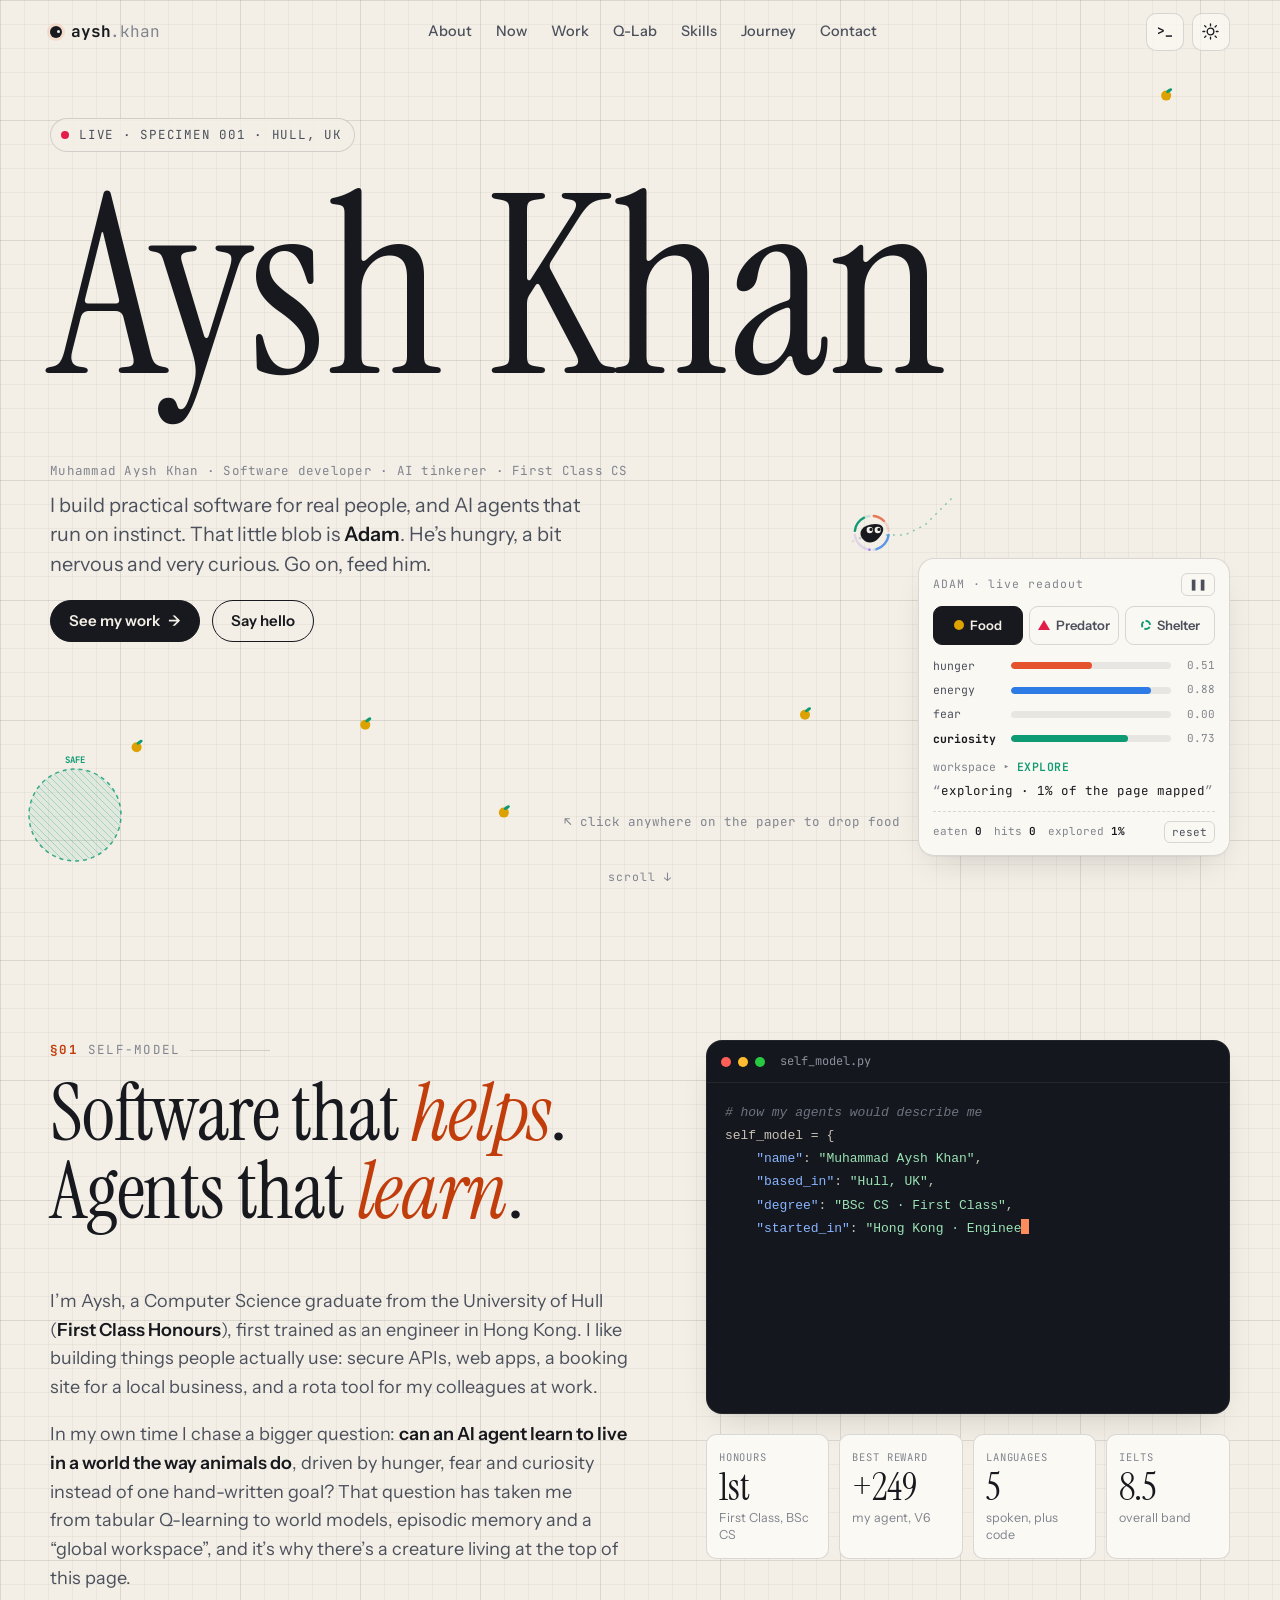
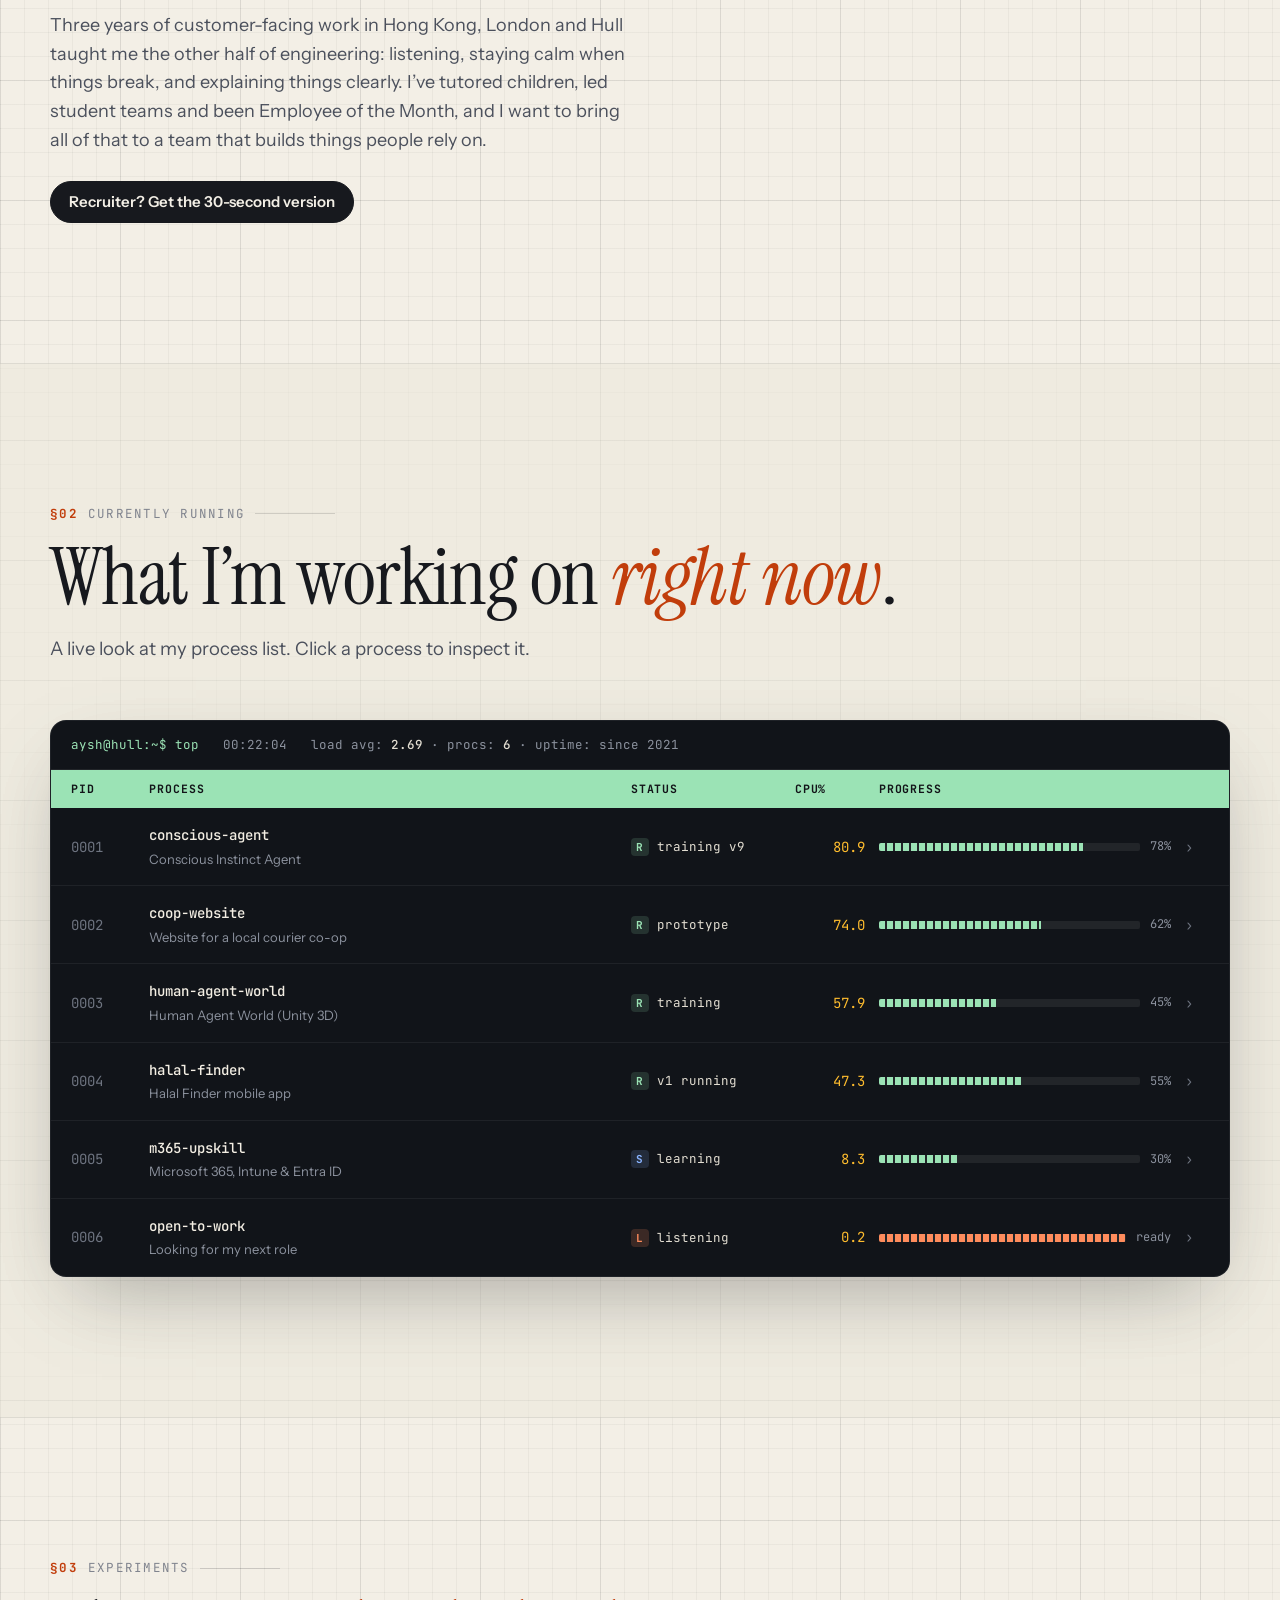
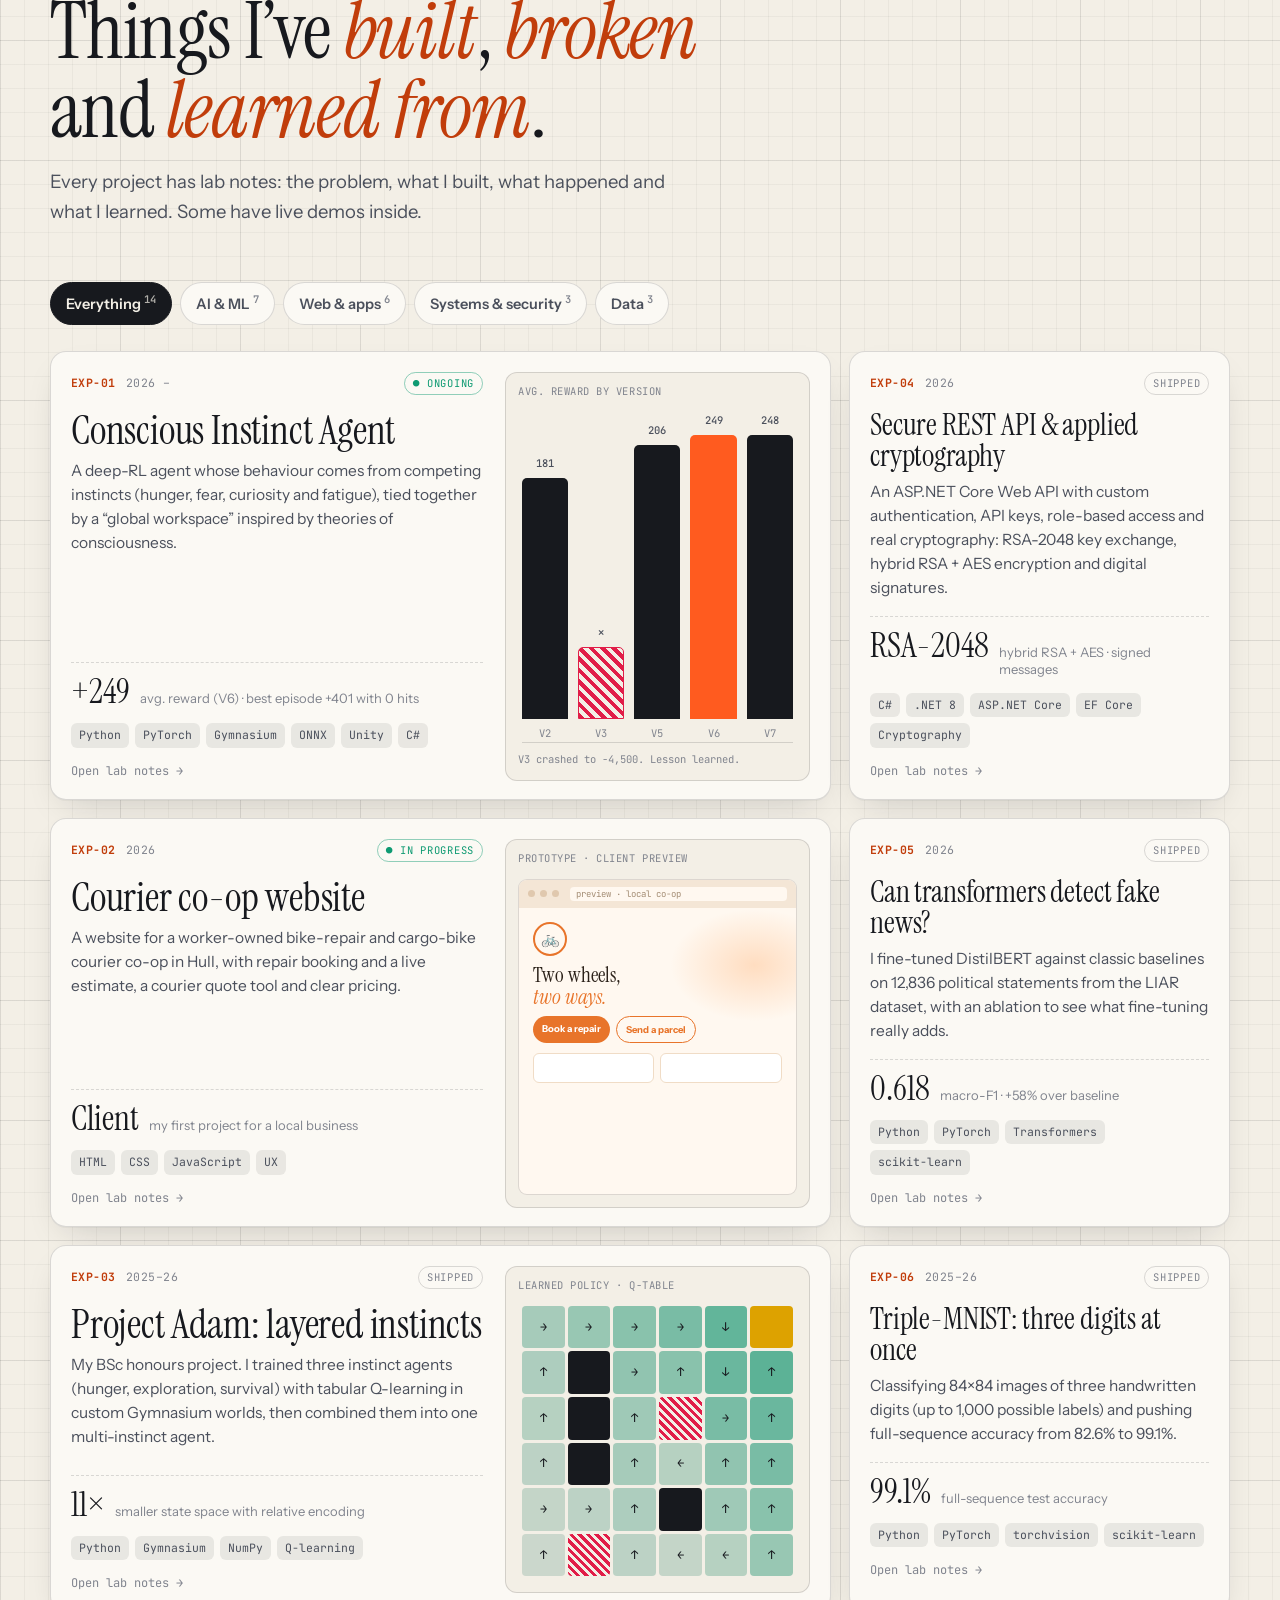
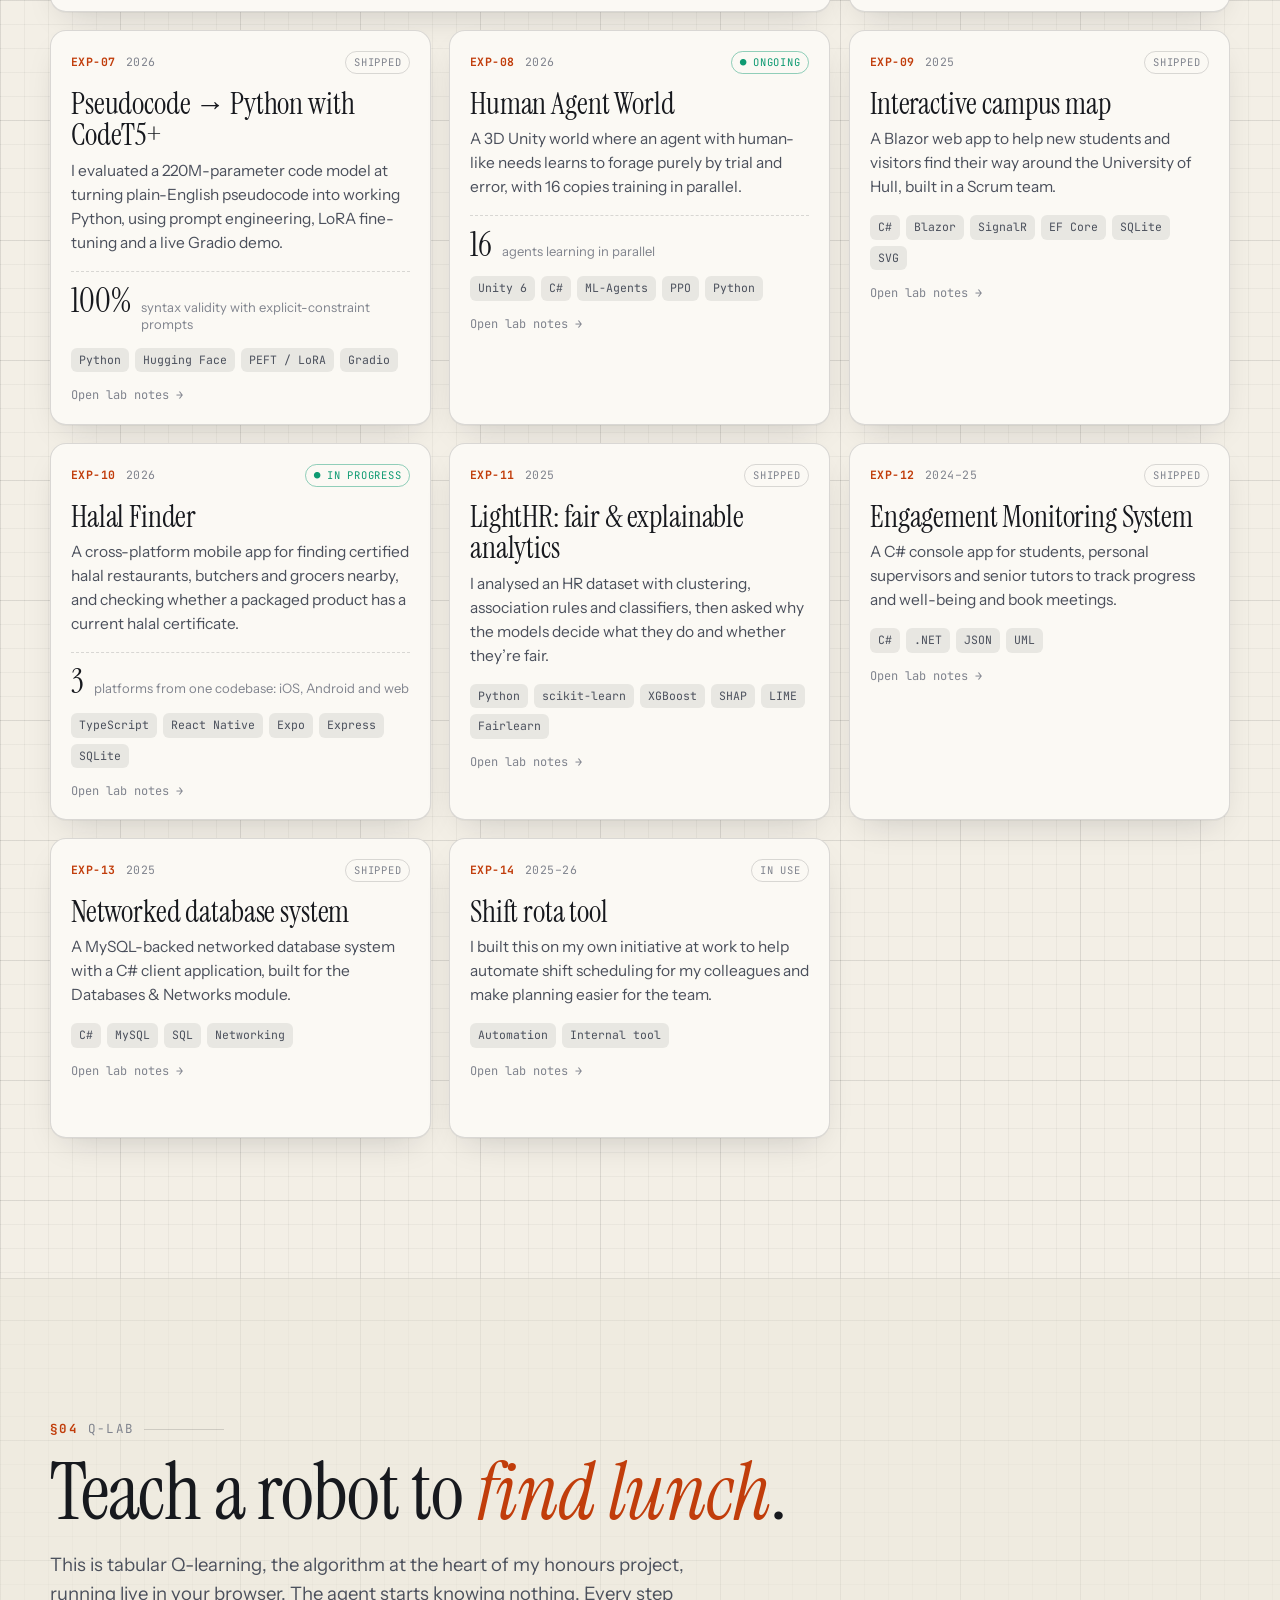
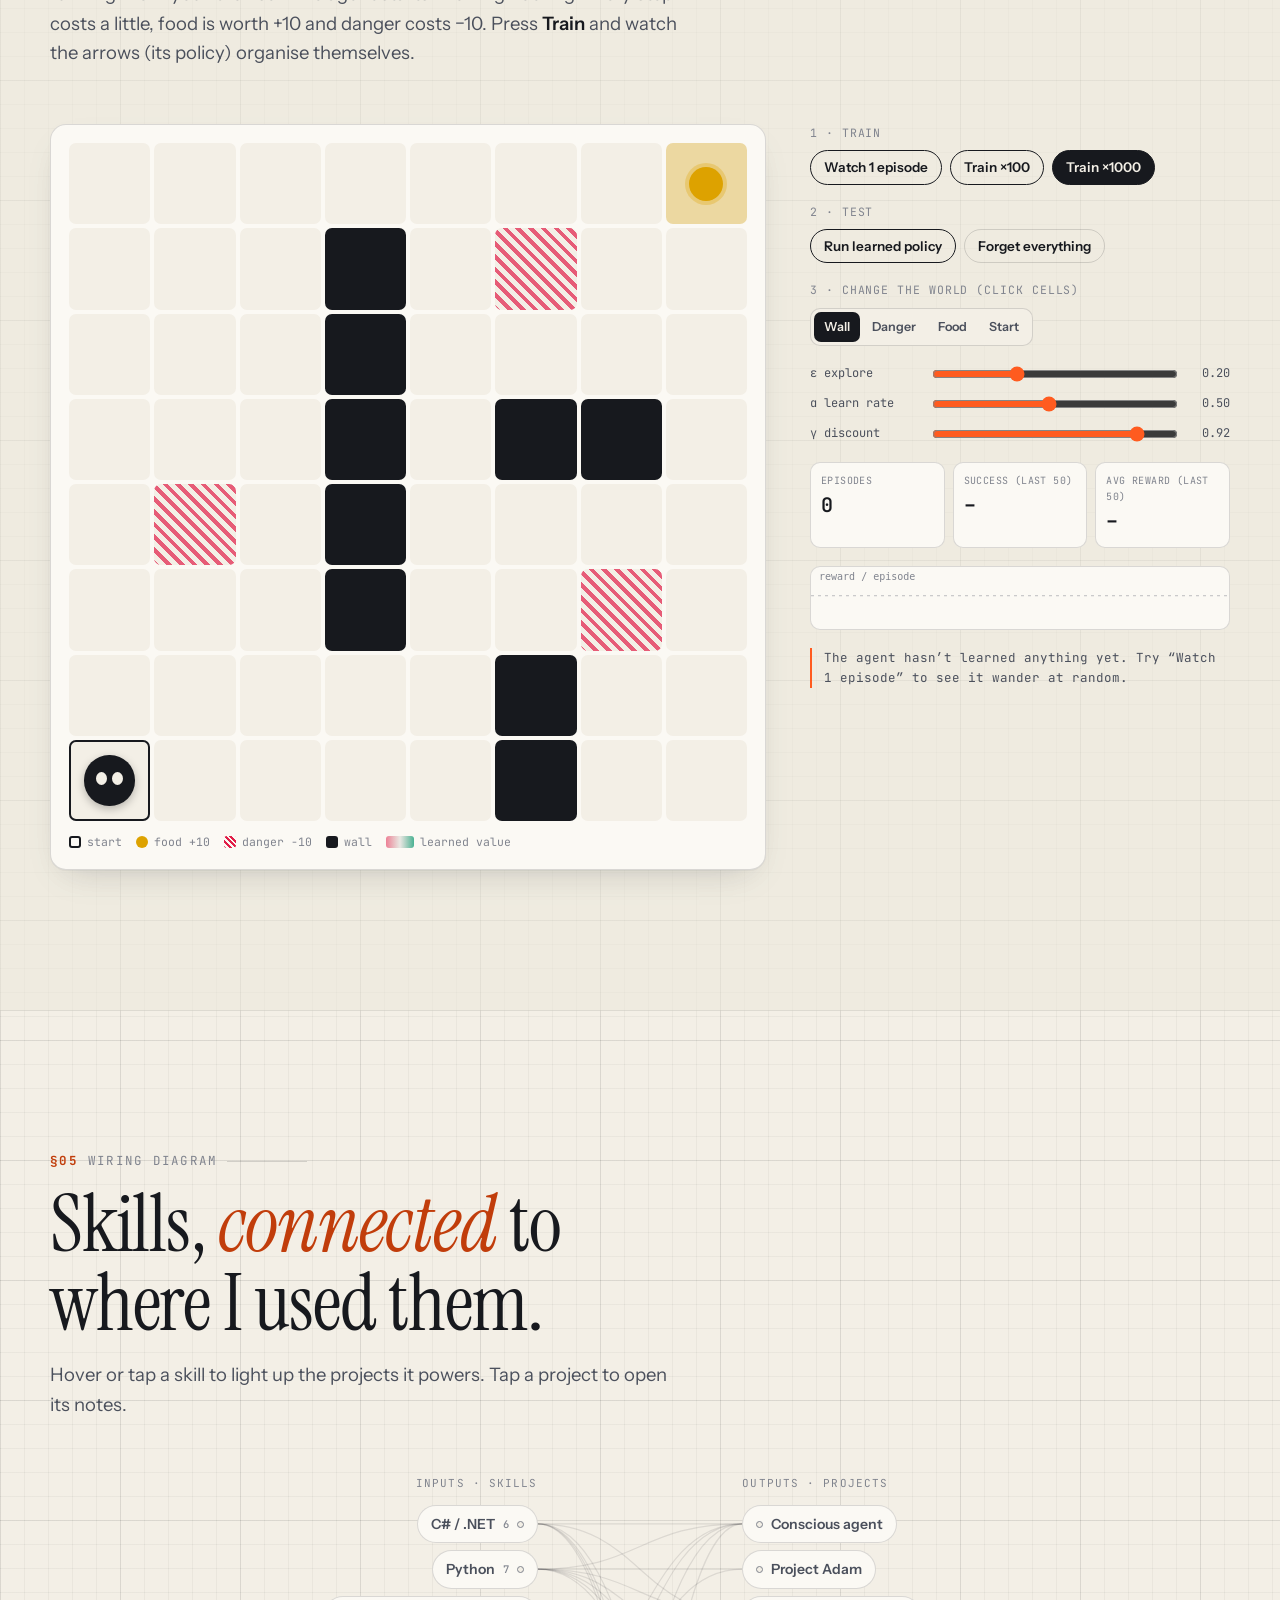
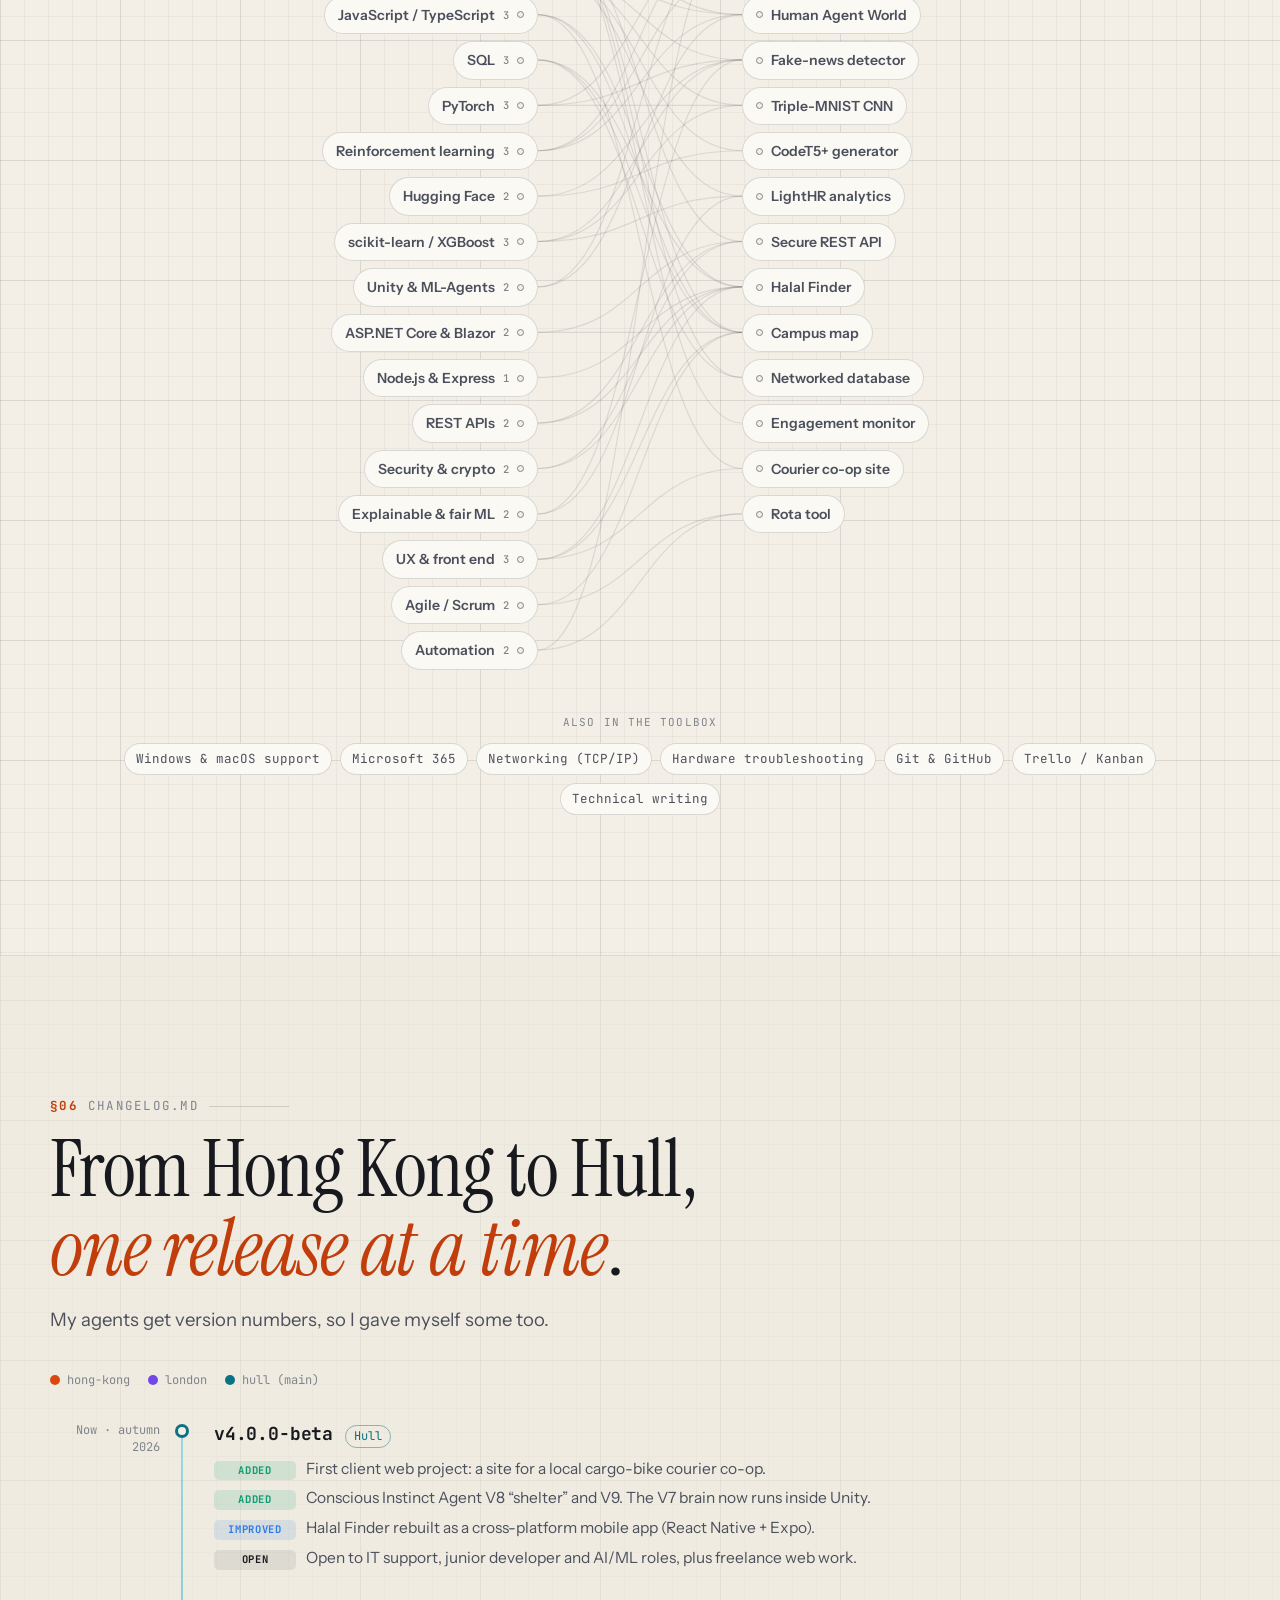
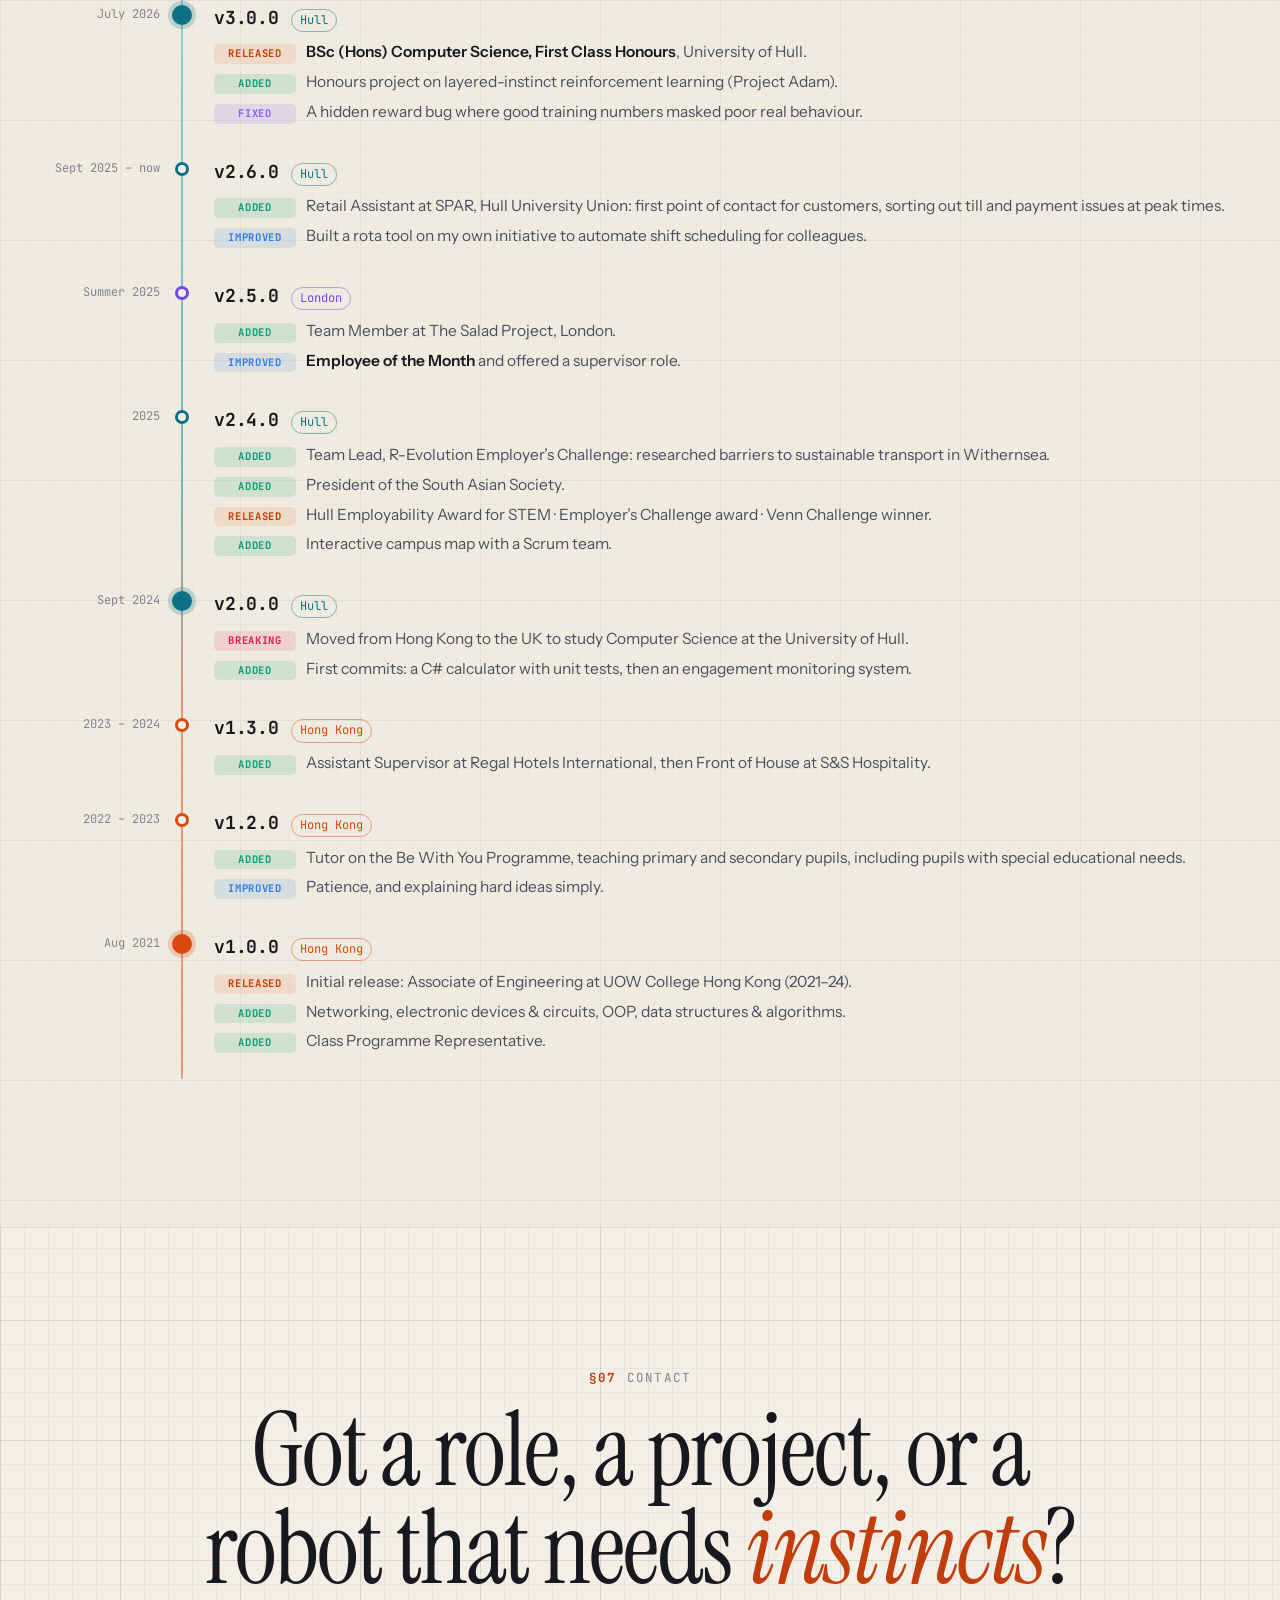
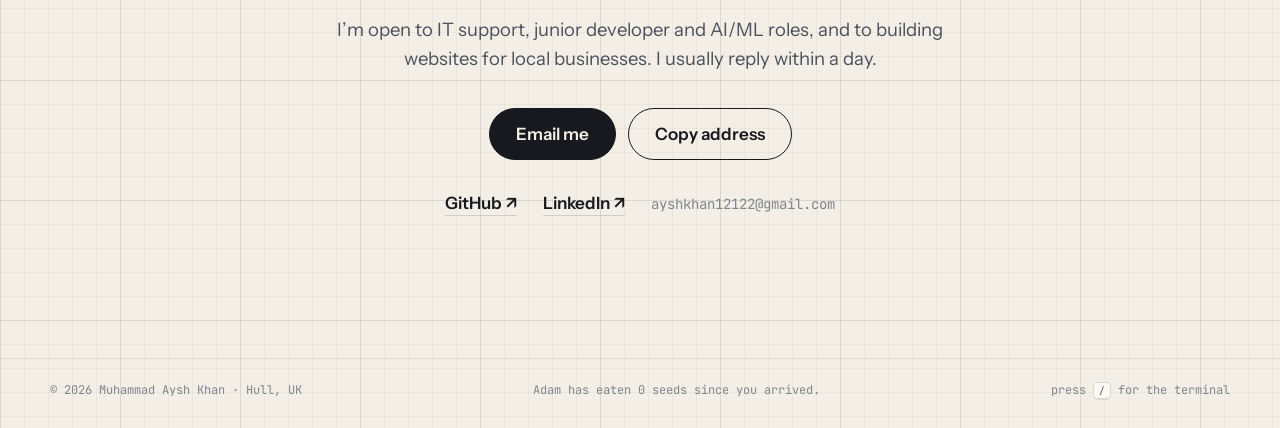
==== index.html @ 12a75300 "Launch portfolio site Interactive portfolio: live instinct simulation, project lab notes with demos," ====
<!doctype html>
<html lang="en">
<head>
  <meta charset="utf-8">
  <meta name="viewport" content="width=device-width, initial-scale=1, viewport-fit=cover">
  <title>Aysh Khan · Software & AI Developer</title>
  <meta name="description" content="Muhammad Aysh Khan: First Class Computer Science graduate in Hull, UK. I build practical software for real people, and AI agents that run on instinct.">
  <meta name="author" content="Muhammad Aysh Khan">
  <meta name="theme-color" content="#F3EFE6" media="(prefers-color-scheme: light)">
  <meta name="theme-color" content="#0F1217" media="(prefers-color-scheme: dark)">
  <meta property="og:type" content="website">
  <meta property="og:title" content="Aysh Khan · Software & AI Developer">
  <meta property="og:description" content="Practical software for real people, and AI agents that run on instinct. Come and feed Adam.">
  <link rel="icon" href="favicon.svg" type="image/svg+xml">
  <link rel="preconnect" href="https://fonts.googleapis.com">
  <link rel="preconnect" href="https://fonts.gstatic.com" crossorigin>
  <link href="https://fonts.googleapis.com/css2?family=Instrument+Sans:wght@400;500;600;700&family=Instrument+Serif:ital@0;1&family=JetBrains+Mono:wght@400;500;700&display=swap" rel="stylesheet">
  <link rel="stylesheet" href="assets/style.css">
  <script>
    (function () {
      try { var t = localStorage.getItem('theme'); if (t === 'light' || t === 'dark') document.documentElement.setAttribute('data-theme', t); } catch (e) {}
      document.documentElement.classList.add('js');
    })();
  </script>
  <script src="assets/data.js" defer></script>
  <script src="assets/sim.js" defer></script>
  <script src="assets/qlab.js" defer></script>
  <script src="assets/main.js" defer></script>
</head>
<body>
  <a class="skip" href="#about">Skip to content</a>

  <!-- ============ HEADER ============ -->
  <header class="site-header" id="siteHeader">
    <div class="wrap header-row">
      <a class="brand" href="#lab" aria-label="Aysh Khan, back to top">
        <span class="brand-dot" aria-hidden="true"></span>aysh<span class="dim">.khan</span>
      </a>
      <nav class="nav" aria-label="Main">
        <a href="#about">About</a>
        <a href="#now">Now</a>
        <a href="#work">Work</a>
        <a href="#qlab">Q-Lab</a>
        <a href="#skills">Skills</a>
        <a href="#journey">Journey</a>
        <a href="#contact">Contact</a>
      </nav>
      <div class="header-actions">
        <button class="icon-btn" id="termBtn" type="button" aria-label="Open terminal" title="Terminal ( / )">
          <span class="mono" aria-hidden="true">&gt;_</span>
        </button>
        <button class="icon-btn" id="themeBtn" type="button" aria-label="Switch colour theme" title="Light / dark">
          <svg class="i-sun" viewBox="0 0 24 24" aria-hidden="true"><circle cx="12" cy="12" r="4.2"/><path d="M12 2.5v2.2M12 19.3v2.2M4.6 4.6l1.6 1.6M17.8 17.8l1.6 1.6M2.5 12h2.2M19.3 12h2.2M4.6 19.4l1.6-1.6M17.8 6.2l1.6-1.6"/></svg>
          <svg class="i-moon" viewBox="0 0 24 24" aria-hidden="true"><path d="M20 14.6A8 8 0 0 1 9.4 4a8 8 0 1 0 10.6 10.6Z"/></svg>
        </button>
        <button class="icon-btn menu-btn" id="menuBtn" type="button" aria-label="Open menu" aria-expanded="false" aria-controls="mobileNav">
          <svg viewBox="0 0 24 24" aria-hidden="true"><path d="M4 7h16M4 12h16M4 17h10"/></svg>
        </button>
      </div>
    </div>
    <nav class="mobile-nav" id="mobileNav" aria-label="Mobile" hidden>
      <a href="#about">About</a><a href="#now">Now</a><a href="#work">Work</a><a href="#qlab">Q-Lab</a><a href="#skills">Skills</a><a href="#journey">Journey</a><a href="#contact">Contact</a>
    </nav>
  </header>

  <main>
    <!-- ============ HERO / LIVE SIM ============ -->
    <section class="hero" id="lab" aria-label="Introduction">
      <canvas id="world" role="img" aria-label="A small creature called Adam wanders around the name Aysh Khan, looking for food and avoiding predators. Click to drop food."></canvas>

      <div class="wrap hero-inner">
        <p class="kicker solid"><span class="live-dot" aria-hidden="true"></span>Live · Specimen 001 · Hull, UK</p>
        <h1 class="name-slot" id="nameSlot"><span class="sr-only">Muhammad Aysh Khan</span></h1>
        <div class="hero-copy solid">
          <p class="hero-role mono">Muhammad Aysh Khan · Software developer · AI tinkerer · First Class CS</p>
          <p class="hero-lede">I build practical software for real people, and AI agents that run on instinct. That little blob is <b>Adam</b>. He’s hungry, a bit nervous and very curious. <span class="nowrap">Go on, feed him.</span></p>
          <div class="cta-row">
            <a class="btn btn-primary" href="#work">See my work <span aria-hidden="true">→</span></a>
            <a class="btn" href="#contact">Say hello</a>
          </div>
        </div>
      </div>

      <aside class="instrument solid" id="instrument" aria-label="Simulation controls">
        <div class="inst-head">
          <span class="mono">ADAM · live readout</span>
          <button class="tiny-btn" id="simPause" type="button" aria-label="Pause simulation">❚❚</button>
        </div>
        <div class="tools" role="radiogroup" aria-label="Tool">
          <button class="tool is-on" type="button" role="radio" aria-checked="true" data-tool="food"><i class="sw sw-food"></i>Food<kbd>1</kbd></button>
          <button class="tool" type="button" role="radio" aria-checked="false" data-tool="predator"><i class="sw sw-pred"></i>Predator<kbd>2</kbd></button>
          <button class="tool" type="button" role="radio" aria-checked="false" data-tool="shelter"><i class="sw sw-shel"></i>Shelter<kbd>3</kbd></button>
        </div>
        <div class="drives">
          <div class="drive" data-drive="hunger"><span>hunger</span><b class="bar"><i></i></b><em>0.00</em></div>
          <div class="drive" data-drive="energy"><span>energy</span><b class="bar"><i></i></b><em>0.00</em></div>
          <div class="drive" data-drive="fear"><span>fear</span><b class="bar"><i></i></b><em>0.00</em></div>
          <div class="drive" data-drive="curiosity"><span>curiosity</span><b class="bar"><i></i></b><em>0.00</em></div>
        </div>
        <p class="workspace mono">workspace ▸ <b id="wsWinner">EXPLORE</b></p>
        <p class="thought mono" id="simThought">waking up…</p>
        <div class="inst-foot mono">
          <span>eaten <b id="statEaten">0</b></span>
          <span>hits <b id="statHits">0</b></span>
          <span>explored <b id="statCov">0%</b></span>
          <button class="tiny-btn" id="simReset" type="button">reset</button>
        </div>
      </aside>

      <p class="hero-hint mono" id="heroHint" aria-hidden="true">↖ click anywhere on the paper to drop food</p>
      <a class="scroll-cue mono" href="#about" aria-label="Scroll to about">scroll ↓</a>
    </section>

    <!-- ============ ABOUT ============ -->
    <section class="section" id="about">
      <div class="wrap about-grid">
        <div class="about-text">
          <header class="sec-head reveal">
            <p class="sec-label"><span>§01</span> Self-model</p>
            <h2 class="sec-title">Software that <em>helps</em>.<br>Agents that <em>learn</em>.</h2>
          </header>
          <div class="prose reveal">
            <p>I’m Aysh, a Computer Science graduate from the University of Hull (<b>First Class Honours</b>), first trained as an engineer in Hong Kong. I like building things people actually use: secure APIs, web apps, a booking site for a local business, and a rota tool for my colleagues at work.</p>
            <p>In my own time I chase a bigger question: <b>can an AI agent learn to live in a world the way animals do</b>, driven by hunger, fear and curiosity instead of one hand-written goal? That question has taken me from tabular Q-learning to world models, episodic memory and a “global workspace”, and it’s why there’s a creature living at the top of this page.</p>
            <p>Three years of customer-facing work in Hong Kong, London and Hull taught me the other half of engineering: listening, staying calm when things break, and explaining things clearly. I’ve tutored children, led student teams and been Employee of the Month, and I want to bring all of that to a team that builds things people rely on.</p>
          </div>
          <div class="about-actions reveal">
            <button class="btn btn-primary" type="button" id="tldrBtn">Recruiter? Get the 30-second version</button>
          </div>
        </div>

        <div class="about-side">
          <figure class="code-card reveal" aria-label="A playful summary of me, written as code">
            <div class="card-chrome"><i></i><i></i><i></i><span class="mono">self_model.py</span></div>
            <pre class="code" id="selfModel"><code></code></pre>
          </figure>
          <dl class="stats reveal">
            <div><dt>Honours</dt><dd><span class="count" data-to="1" data-suffix="st">1st</span></dd><p>First Class, BSc CS</p></div>
            <div><dt>Best reward</dt><dd><span class="count" data-to="249" data-prefix="+">+249</span></dd><p>my agent, V6</p></div>
            <div><dt>Languages</dt><dd><span class="count" data-to="5">5</span></dd><p>spoken, plus code</p></div>
            <div><dt>IELTS</dt><dd><span class="count" data-to="8.5" data-dec="1">8.5</span></dd><p>overall band</p></div>
          </dl>
        </div>
      </div>
    </section>

    <!-- ============ NOW ============ -->
    <section class="section section-alt" id="now">
      <div class="wrap">
        <header class="sec-head reveal">
          <p class="sec-label"><span>§02</span> Currently running</p>
          <h2 class="sec-title">What I’m working on <em>right now</em>.</h2>
          <p class="sec-lede">A live look at my process list. Click a process to inspect it.</p>
        </header>
        <div class="top reveal" id="topPanel">
          <div class="top-meta mono" aria-hidden="true">
            <span>aysh@hull:~$ top</span>
            <span id="topClock">--:--:--</span>
            <span>load avg: <b id="topLoad">0.97</b> · procs: <b id="topCount">5</b> · uptime: since 2021</span>
          </div>
          <div class="top-head mono" aria-hidden="true">
            <span>PID</span><span>PROCESS</span><span class="c-stat">STATUS</span><span class="c-cpu">CPU%</span><span class="c-prog">PROGRESS</span>
          </div>
          <ul class="top-list" id="topList"></ul>
        </div>
      </div>
    </section>

    <!-- ============ WORK ============ -->
    <section class="section" id="work">
      <div class="wrap">
        <header class="sec-head reveal">
          <p class="sec-label"><span>§03</span> Experiments</p>
          <h2 class="sec-title">Things I’ve <em>built</em>, <em>broken</em> and <em>learned from</em>.</h2>
          <p class="sec-lede">Every project has lab notes: the problem, what I built, what happened and what I learned. Some have live demos inside.</p>
        </header>
        <div class="filters reveal" role="toolbar" aria-label="Filter projects" id="filters"></div>
        <div class="xp-grid" id="xpGrid"></div>
        <noscript><p>This page needs JavaScript to show projects. You can browse my code at <a href="https://github.com/ayshkhan12">github.com/ayshkhan12</a>.</p></noscript>
      </div>
    </section>

    <!-- ============ Q-LAB ============ -->
    <section class="section section-alt" id="qlab">
      <div class="wrap">
        <header class="sec-head reveal">
          <p class="sec-label"><span>§04</span> Q-Lab</p>
          <h2 class="sec-title">Teach a robot to <em>find lunch</em>.</h2>
          <p class="sec-lede">This is tabular Q-learning, the algorithm at the heart of my honours project, running live in your browser. The agent starts knowing nothing. Every step costs a little, food is worth +10 and danger costs −10. Press <b>Train</b> and watch the arrows (its policy) organise themselves.</p>
        </header>

        <div class="qlab reveal">
          <div class="q-board">
            <div class="q-grid" id="qGrid" role="group" aria-label="Q-learning grid world. Click cells to edit the world."></div>
            <div class="q-legend mono">
              <span><i class="lg lg-start"></i>start</span>
              <span><i class="lg lg-food"></i>food +10</span>
              <span><i class="lg lg-danger"></i>danger −10</span>
              <span><i class="lg lg-wall"></i>wall</span>
              <span><i class="lg lg-val"></i>learned value</span>
            </div>
          </div>

          <div class="q-panel">
            <div class="q-group">
              <p class="q-label mono">1 · Train</p>
              <div class="q-btns">
                <button class="btn btn-sm" type="button" data-q="watch1">Watch 1 episode</button>
                <button class="btn btn-sm" type="button" data-q="train100">Train ×100</button>
                <button class="btn btn-sm btn-primary" type="button" data-q="train1000">Train ×1000</button>
              </div>
            </div>
            <div class="q-group">
              <p class="q-label mono">2 · Test</p>
              <div class="q-btns">
                <button class="btn btn-sm" type="button" data-q="greedy">Run learned policy</button>
                <button class="btn btn-sm btn-ghost" type="button" data-q="reset">Forget everything</button>
              </div>
            </div>
            <div class="q-group">
              <p class="q-label mono">3 · Change the world <span class="dim">(click cells)</span></p>
              <div class="seg" role="radiogroup" aria-label="Edit tool" id="qTools">
                <button type="button" role="radio" aria-checked="true" data-edit="wall" class="is-on">Wall</button>
                <button type="button" role="radio" aria-checked="false" data-edit="danger">Danger</button>
                <button type="button" role="radio" aria-checked="false" data-edit="food">Food</button>
                <button type="button" role="radio" aria-checked="false" data-edit="start">Start</button>
              </div>
            </div>
            <div class="q-group q-sliders">
              <label><span class="mono">ε explore</span><input type="range" min="0" max="0.6" step="0.01" value="0.2" id="qEps"><output class="mono" id="qEpsOut">0.20</output></label>
              <label><span class="mono">α learn rate</span><input type="range" min="0.05" max="1" step="0.05" value="0.5" id="qAlpha"><output class="mono" id="qAlphaOut">0.50</output></label>
              <label><span class="mono">γ discount</span><input type="range" min="0.5" max="0.99" step="0.01" value="0.92" id="qGamma"><output class="mono" id="qGammaOut">0.92</output></label>
            </div>
            <div class="q-stats mono">
              <div><span>episodes</span><b id="qEpisodes">0</b></div>
              <div><span>success (last 50)</span><b id="qSuccess">–</b></div>
              <div><span>avg reward (last 50)</span><b id="qAvg">–</b></div>
            </div>
            <canvas class="q-spark" id="qSpark" height="64" aria-label="Reward per episode chart"></canvas>
            <p class="q-msg mono" id="qMsg">The agent hasn’t learned anything yet. Try “Watch 1 episode” to see it wander at random.</p>
          </div>
        </div>
      </div>
    </section>

    <!-- ============ SKILLS ============ -->
    <section class="section" id="skills">
      <div class="wrap">
        <header class="sec-head reveal">
          <p class="sec-label"><span>§05</span> Wiring diagram</p>
          <h2 class="sec-title">Skills, <em>connected</em> to where I used them.</h2>
          <p class="sec-lede">Hover or tap a skill to light up the projects it powers. Tap a project to open its notes.</p>
        </header>
        <div class="wiring reveal" id="wiring">
          <svg class="wires" id="wires" aria-hidden="true"></svg>
          <div class="w-col w-skills"><p class="w-title mono">inputs · skills</p><ul id="wSkills"></ul></div>
          <div class="w-col w-projects"><p class="w-title mono">outputs · projects</p><ul id="wProjects"></ul></div>
        </div>
        <div class="also reveal">
          <p class="mono w-title">also in the toolbox</p>
          <ul class="chips" id="alsoSkills"></ul>
        </div>
      </div>
    </section>

    <!-- ============ JOURNEY ============ -->
    <section class="section section-alt" id="journey">
      <div class="wrap">
        <header class="sec-head reveal">
          <p class="sec-label"><span>§06</span> CHANGELOG.md</p>
          <h2 class="sec-title">From Hong Kong to Hull, <em>one release at a time</em>.</h2>
          <p class="sec-lede">My agents get version numbers, so I gave myself some too.</p>
        </header>
        <div class="branch-key mono reveal" aria-hidden="true">
          <span><i class="bk bk-hk"></i>hong-kong</span><span><i class="bk bk-london"></i>london</span><span><i class="bk bk-hull"></i>hull (main)</span>
        </div>
        <ol class="changelog" id="changelog"></ol>
      </div>
    </section>

    <!-- ============ CONTACT ============ -->
    <section class="section contact" id="contact">
      <div class="wrap contact-inner">
        <p class="sec-label reveal"><span>§07</span> Contact</p>
        <h2 class="contact-title reveal">Got a role, a project, or a robot that needs <em>instincts</em>?</h2>
        <p class="sec-lede reveal">I’m open to IT support, junior developer and AI/ML roles, and to building websites for local businesses. I usually reply within a day.</p>
        <div class="contact-row reveal">
          <a class="btn btn-primary btn-lg" id="emailBtn" href="#contact">Email me</a>
          <button class="btn btn-lg" type="button" id="copyEmail">Copy address</button>
        </div>
        <ul class="socials reveal">
          <li><a href="https://github.com/ayshkhan12" target="_blank" rel="noopener">GitHub ↗</a></li>
          <li><a href="https://www.linkedin.com/in/ayshkhan12" target="_blank" rel="noopener">LinkedIn ↗</a></li>
          <li><span class="mono dim" id="emailText">email loads with JavaScript</span></li>
        </ul>
      </div>
    </section>
  </main>

  <footer class="site-footer">
    <div class="wrap footer-row mono">
      <span>© <span id="year">2026</span> Muhammad Aysh Khan · Hull, UK</span>
      <span id="footerStat">Adam has eaten 0 seeds since you arrived.</span>
      <span>press <kbd>/</kbd> for the terminal</span>
    </div>
  </footer>

  <!-- ============ DIALOGS ============ -->
  <dialog class="notes" id="notes" aria-labelledby="notesTitle">
    <div class="notes-inner" id="notesBody"></div>
  </dialog>

  <dialog class="term" id="term" aria-label="Terminal">
    <div class="term-chrome"><i></i><i></i><i></i><span class="mono">visitor@aysh: ~</span><button class="tiny-btn term-close" type="button" id="termClose" aria-label="Close terminal">esc</button></div>
    <div class="term-out mono" id="termOut" aria-live="polite"></div>
    <form class="term-in mono" id="termForm" autocomplete="off">
      <label for="termInput"><span class="prompt">visitor@aysh:~$</span></label>
      <input id="termInput" type="text" spellcheck="false" autocapitalize="off" aria-label="Command">
    </form>
  </dialog>

  <div class="toast mono" id="toast" role="status" aria-live="polite"></div>
</body>
</html>
---- assets/style.css ----
/* ==========================================================
   Aysh Khan · portfolio
   Lab-notebook theme: graph paper, ink, one signal colour.
   ========================================================== */

:root {
  --paper: #F3EFE6;
  --paper-2: #ECE7DB;
  --card: #FBF9F4;
  --ink: #17191E;
  --ink-2: #4B505C;
  --ink-3: #80848E;
  --line: rgba(23, 25, 30, .15);
  --line-2: rgba(23, 25, 30, .08);
  --grid: rgba(23, 25, 30, .045);
  --grid-major: rgba(23, 25, 30, .075);
  --accent: #FF5B1F;
  --accent-ink: #C13D0B;
  --accent-soft: rgba(255, 91, 31, .12);
  --on-ink: #F7F4EC;
  --hunger: #E5532D;
  --energy: #2F7BE5;
  --fear: #8B5CF6;
  --curiosity: #0E9A72;
  --food: #DDA200;
  --predator: #E11D48;
  --shelter: #0E9A72;
  --good: #0E9A72;
  --bad: #E11D48;
  --shadow: 0 1px 0 rgba(23, 25, 30, .04), 0 14px 34px -16px rgba(23, 25, 30, .22);
  --shadow-lg: 0 30px 80px -24px rgba(23, 25, 30, .35);
  --radius: 16px;
  --radius-sm: 10px;
  --serif: "Instrument Serif", "Iowan Old Style", Georgia, serif;
  --sans: "Instrument Sans", system-ui, -apple-system, "Segoe UI", sans-serif;
  --mono: "JetBrains Mono", ui-monospace, SFMono-Regular, Menlo, monospace;
  --wrap: 1180px;
  --gutter: clamp(16px, 4vw, 32px);
  --header-h: 64px;
  color-scheme: light;
}

@media (prefers-color-scheme: dark) {
  :root:not([data-theme="light"]) {
    --paper: #0F1217;
    --paper-2: #141920;
    --card: #151A22;
    --ink: #ECE6DA;
    --ink-2: #AEB3BD;
    --ink-3: #737985;
    --line: rgba(236, 230, 218, .15);
    --line-2: rgba(236, 230, 218, .08);
    --grid: rgba(236, 230, 218, .03);
    --grid-major: rgba(236, 230, 218, .055);
    --accent: #FF6A2B;
    --accent-ink: #FF8C5C;
    --accent-soft: rgba(255, 106, 43, .15);
    --on-ink: #11141A;
    --hunger: #FF6B45;
    --energy: #5B9BFF;
    --fear: #A78BFA;
    --curiosity: #2DD4A0;
    --food: #FFC531;
    --predator: #FB4D6D;
    --shelter: #2DD4A0;
    --good: #2DD4A0;
    --bad: #FB4D6D;
    --shadow: 0 1px 0 rgba(0, 0, 0, .3), 0 18px 40px -18px rgba(0, 0, 0, .7);
    --shadow-lg: 0 30px 80px -20px rgba(0, 0, 0, .8);
    color-scheme: dark;
  }
}
:root[data-theme="dark"] {
  --paper: #0F1217;
  --paper-2: #141920;
  --card: #151A22;
  --ink: #ECE6DA;
  --ink-2: #AEB3BD;
  --ink-3: #737985;
  --line: rgba(236, 230, 218, .15);
  --line-2: rgba(236, 230, 218, .08);
  --grid: rgba(236, 230, 218, .03);
  --grid-major: rgba(236, 230, 218, .055);
  --accent: #FF6A2B;
  --accent-ink: #FF8C5C;
  --accent-soft: rgba(255, 106, 43, .15);
  --on-ink: #11141A;
  --hunger: #FF6B45;
  --energy: #5B9BFF;
  --fear: #A78BFA;
  --curiosity: #2DD4A0;
  --food: #FFC531;
  --predator: #FB4D6D;
  --shelter: #2DD4A0;
  --good: #2DD4A0;
  --bad: #FB4D6D;
  --shadow: 0 1px 0 rgba(0, 0, 0, .3), 0 18px 40px -18px rgba(0, 0, 0, .7);
  --shadow-lg: 0 30px 80px -20px rgba(0, 0, 0, .8);
  color-scheme: dark;
}

/* ---------- base ---------- */
*, *::before, *::after { box-sizing: border-box; }
html { -webkit-text-size-adjust: 100%; scroll-behavior: smooth; scroll-padding-top: calc(var(--header-h) + 12px); }
body {
  margin: 0;
  font-family: var(--sans);
  font-size: 17px;
  line-height: 1.6;
  color: var(--ink);
  background-color: var(--paper);
  background-image:
    linear-gradient(var(--grid-major) 1px, transparent 1px),
    linear-gradient(90deg, var(--grid-major) 1px, transparent 1px),
    linear-gradient(var(--grid) 1px, transparent 1px),
    linear-gradient(90deg, var(--grid) 1px, transparent 1px);
  background-size: 120px 120px, 120px 120px, 24px 24px, 24px 24px;
  -webkit-font-smoothing: antialiased;
  text-rendering: optimizeLegibility;
  overflow-x: hidden;
}
img, svg, canvas { display: block; max-width: 100%; }
a { color: inherit; text-decoration-thickness: 1px; text-underline-offset: 3px; }
button { font: inherit; color: inherit; cursor: pointer; }
b, strong { font-weight: 600; }
::selection { background: var(--accent); color: #fff; }
:focus-visible { outline: 2px solid var(--accent); outline-offset: 3px; border-radius: 6px; }

.wrap { width: 100%; max-width: calc(var(--wrap) + var(--gutter) * 2); margin: 0 auto; padding: 0 var(--gutter); }
.mono { font-family: var(--mono); }
.dim { color: var(--ink-3); }
.nowrap { white-space: nowrap; }
.sr-only { position: absolute !important; width: 1px; height: 1px; overflow: hidden; clip: rect(0 0 0 0); white-space: nowrap; }
.skip { position: absolute; left: 12px; top: -60px; z-index: 100; background: var(--ink); color: var(--paper); padding: 10px 14px; border-radius: 8px; }
.skip:focus { top: 12px; }
kbd { font-family: var(--mono); font-size: .78em; padding: 1px 5px; border: 1px solid var(--line); border-bottom-width: 2px; border-radius: 5px; background: var(--card); color: var(--ink-2); }

/* ---------- buttons ---------- */
.btn {
  --bg: transparent; --fg: var(--ink);
  display: inline-flex; align-items: center; gap: 8px; justify-content: center;
  padding: 11px 18px; border-radius: 999px;
  border: 1.5px solid var(--ink); background: var(--bg); color: var(--fg);
  font-weight: 600; font-size: 15px; line-height: 1.2; text-decoration: none; white-space: nowrap;
  transition: transform .18s ease, box-shadow .18s ease, background .18s ease;
}
.btn:hover { transform: translate(-2px, -2px); box-shadow: 3px 3px 0 var(--accent); }
.btn:active { transform: translate(0, 0); box-shadow: 0 0 0 var(--accent); }
.btn-primary { --bg: var(--ink); --fg: var(--paper); }
.btn-ghost { border-color: var(--line); }
.btn-sm { padding: 8px 13px; font-size: 13.5px; }
.btn-lg { padding: 15px 26px; font-size: 17px; }
.btn[disabled] { opacity: .45; pointer-events: none; }
.tiny-btn {
  border: 1px solid var(--line); background: transparent; border-radius: 6px;
  font-family: var(--mono); font-size: 11px; padding: 2px 7px; color: var(--ink-2); line-height: 1.5;
}
.tiny-btn:hover { color: var(--ink); border-color: var(--ink-3); }
.icon-btn {
  width: 38px; height: 38px; display: grid; place-items: center; border-radius: 10px;
  border: 1px solid var(--line); background: color-mix(in srgb, var(--card) 70%, transparent);
  transition: border-color .15s ease, transform .15s ease;
}
.icon-btn:hover { border-color: var(--ink-3); transform: translateY(-1px); }
.icon-btn svg { width: 19px; height: 19px; fill: none; stroke: currentColor; stroke-width: 1.7; stroke-linecap: round; stroke-linejoin: round; }
.icon-btn .mono { font-size: 13px; font-weight: 700; }
.i-moon { display: none; }
:root[data-theme="dark"] .i-sun { display: none; }
:root[data-theme="dark"] .i-moon { display: block; }
@media (prefers-color-scheme: dark) {
  :root:not([data-theme="light"]) .i-sun { display: none; }
  :root:not([data-theme="light"]) .i-moon { display: block; }
}

/* ---------- header ---------- */
.site-header {
  position: fixed; inset: 0 0 auto 0; z-index: 50; height: var(--header-h);
  display: flex; flex-direction: column; justify-content: center;
  transition: background .25s ease, border-color .25s ease, backdrop-filter .25s ease;
  border-bottom: 1px solid transparent;
}
.site-header.scrolled {
  background: color-mix(in srgb, var(--paper) 82%, transparent);
  backdrop-filter: blur(12px) saturate(1.3); -webkit-backdrop-filter: blur(12px) saturate(1.3);
  border-bottom-color: var(--line-2);
}
.header-row { display: flex; align-items: center; justify-content: space-between; gap: 16px; }
.brand { display: inline-flex; align-items: center; font-family: var(--mono); font-weight: 700; font-size: 16px; text-decoration: none; letter-spacing: -.01em; }
.brand .dim { font-weight: 400; }
.brand-dot { margin-right: 9px; width: 12px; height: 12px; border-radius: 50%; background: var(--ink); box-shadow: 0 0 0 3px var(--accent-soft); position: relative; animation: breathe 3.2s ease-in-out infinite; }
.brand-dot::after { content: ""; position: absolute; width: 3px; height: 3px; border-radius: 50%; background: var(--paper); top: 4px; right: 2px; }
@keyframes breathe { 50% { transform: scale(1.12); box-shadow: 0 0 0 5px var(--accent-soft); } }
.nav { display: flex; gap: 2px; }
.nav a { position: relative; text-decoration: none; font-size: 14.5px; font-weight: 500; color: var(--ink-2); padding: 8px 11px; border-radius: 8px; transition: color .15s ease, background .15s ease; }
.nav a:hover { color: var(--ink); background: var(--line-2); }
.nav a.is-active { color: var(--ink); }
.nav a.is-active::after { content: ""; position: absolute; left: 11px; right: 11px; bottom: 3px; height: 2px; border-radius: 2px; background: var(--accent); }
.header-actions { display: flex; gap: 8px; }
.menu-btn { display: none; }
.mobile-nav {
  position: absolute; top: calc(var(--header-h) - 4px); right: var(--gutter); left: var(--gutter);
  display: grid; grid-template-columns: 1fr 1fr; gap: 4px; padding: 10px;
  background: var(--card); border: 1px solid var(--line); border-radius: var(--radius); box-shadow: var(--shadow-lg);
}
.mobile-nav[hidden] { display: none; }
.mobile-nav a { padding: 12px 14px; border-radius: 10px; text-decoration: none; font-weight: 600; }
.mobile-nav a:hover { background: var(--line-2); }

/* ---------- hero ---------- */
.hero { position: relative; min-height: max(700px, 100svh); overflow: hidden; isolation: isolate; }
.hero canvas#world { position: absolute; inset: 0; width: 100%; height: 100%; cursor: crosshair; touch-action: manipulation; z-index: 0; }
.hero-inner { position: relative; z-index: 1; pointer-events: none; padding-top: calc(var(--header-h) + clamp(28px, 6vh, 64px)); }
.solid { pointer-events: auto; }
.kicker { display: inline-flex; align-items: center; gap: 10px; margin: 0; font-family: var(--mono); font-size: 12.5px; letter-spacing: .06em; text-transform: uppercase; color: var(--ink-2); padding: 6px 12px 6px 10px; border: 1px solid var(--line); border-radius: 999px; background: color-mix(in srgb, var(--paper) 85%, transparent); }
.live-dot { width: 8px; height: 8px; border-radius: 50%; background: var(--predator); box-shadow: 0 0 0 0 color-mix(in srgb, var(--predator) 60%, transparent); animation: pulse 1.8s ease-out infinite; }
@keyframes pulse { 0% { box-shadow: 0 0 0 0 color-mix(in srgb, var(--predator) 55%, transparent); } 100% { box-shadow: 0 0 0 10px transparent; } }
.name-slot { margin: clamp(14px, 3vh, 26px) 0 clamp(10px, 2.4vh, 22px); height: clamp(120px, 18vw, 250px); max-width: 1000px; pointer-events: none; }
.hero-copy { max-width: 600px; padding: 6px 0 4px; }
.hero-role { margin: 0 0 10px; font-size: 12.5px; color: var(--ink-3); letter-spacing: .02em; }
.hero-lede { max-width: 540px; margin: 0 0 20px; font-size: clamp(18px, 1.55vw, 20.5px); line-height: 1.5; color: var(--ink-2); }
.hero-lede b { color: var(--ink); }
.cta-row { display: flex; gap: 12px; flex-wrap: wrap; }

.instrument {
  position: absolute; z-index: 2; right: max(var(--gutter), calc((100vw - var(--wrap)) / 2)); bottom: 44px; width: 312px;
  padding: 14px 14px 12px; border-radius: var(--radius);
  background: color-mix(in srgb, var(--card) 92%, transparent); border: 1px solid var(--line); box-shadow: var(--shadow);
  backdrop-filter: blur(8px); -webkit-backdrop-filter: blur(8px);
  font-size: 13px;
}
.inst-head { display: flex; justify-content: space-between; align-items: center; font-size: 11.5px; letter-spacing: .08em; color: var(--ink-3); margin-bottom: 10px; }
.tools { display: grid; grid-template-columns: repeat(3, 1fr); gap: 6px; margin-bottom: 12px; }
.tool { display: flex; align-items: center; justify-content: center; gap: 6px; padding: 8px 4px; border-radius: 9px; border: 1px solid var(--line); background: transparent; font-size: 13px; font-weight: 600; color: var(--ink-2); transition: all .15s ease; }
.tool kbd { display: none; }
.tool:hover { color: var(--ink); border-color: var(--ink-3); }
.tool.is-on { background: var(--ink); color: var(--paper); border-color: var(--ink); }
.sw { width: 10px; height: 10px; display: inline-block; flex: none; }
.sw-food { border-radius: 50%; background: var(--food); }
.sw-pred { width: 0; height: 0; border-left: 6px solid transparent; border-right: 6px solid transparent; border-bottom: 10px solid var(--predator); }
.sw-shel { border-radius: 50%; border: 2px dashed var(--shelter); }
.drives { display: grid; gap: 6px; margin-bottom: 10px; }
.drive { display: grid; grid-template-columns: 70px 1fr 36px; align-items: center; gap: 8px; font-family: var(--mono); font-size: 11.5px; color: var(--ink-2); }
.drive em { font-style: normal; text-align: right; color: var(--ink-3); font-size: 11px; }
.drive .bar { height: 7px; border-radius: 4px; background: var(--line-2); overflow: hidden; display: block; }
.drive .bar i { display: block; height: 100%; width: 0; border-radius: 4px; background: var(--c); transition: width .25s linear; }
.drive[data-drive="hunger"] { --c: var(--hunger); }
.drive[data-drive="energy"] { --c: var(--energy); }
.drive[data-drive="fear"] { --c: var(--fear); }
.drive[data-drive="curiosity"] { --c: var(--curiosity); }
.drive.is-win span { color: var(--ink); font-weight: 700; }
.workspace { margin: 0; font-size: 11.5px; color: var(--ink-3); }
.workspace b { color: var(--ws, var(--ink)); letter-spacing: .04em; }
.thought { margin: 4px 0 10px; font-size: 12.5px; color: var(--ink); min-height: 1.6em; }
.thought::before { content: "“"; color: var(--ink-3); }
.thought::after { content: "”"; color: var(--ink-3); }
.inst-foot { display: flex; gap: 12px; align-items: center; font-size: 11px; color: var(--ink-3); border-top: 1px dashed var(--line); padding-top: 9px; }
.inst-foot b { color: var(--ink); font-weight: 600; }
.inst-foot .tiny-btn { margin-left: auto; }

.hero-hint { position: absolute; z-index: 1; pointer-events: none; font-size: 12.5px; color: var(--ink-3); right: calc(max(var(--gutter), calc((100vw - var(--wrap)) / 2)) + 330px); bottom: 56px; transition: opacity .6s ease; }
.hero-hint.gone { opacity: 0; }
.scroll-cue { position: absolute; z-index: 1; left: 50%; bottom: 14px; transform: translateX(-50%); font-size: 11.5px; color: var(--ink-3); text-decoration: none; letter-spacing: .08em; }
.scroll-cue:hover { color: var(--ink); }

/* ---------- sections ---------- */
.section { position: relative; padding: clamp(80px, 11vw, 140px) 0; }
.section-alt { background: color-mix(in srgb, var(--paper-2) 55%, transparent); border-top: 1px solid var(--line-2); border-bottom: 1px solid var(--line-2); }
.sec-head { margin-bottom: clamp(32px, 5vw, 56px); max-width: 860px; }
.sec-label { display: flex; align-items: center; gap: 10px; margin: 0 0 14px; font-family: var(--mono); font-size: 12.5px; letter-spacing: .1em; text-transform: uppercase; color: var(--ink-3); }
.sec-label span { color: var(--accent-ink); font-weight: 700; }
.sec-label::after { content: ""; flex: 0 1 80px; height: 1px; background: var(--line); }
.sec-title { margin: 0; font-family: var(--serif); font-weight: 400; font-size: clamp(42px, 6.4vw, 80px); line-height: .98; letter-spacing: -.015em; text-wrap: balance; }
.sec-title em, .contact-title em { font-style: italic; color: var(--accent-ink); }
.sec-lede { margin: 18px 0 0; max-width: 640px; font-size: 18.5px; color: var(--ink-2); text-wrap: pretty; }
.sec-lede b { color: var(--ink); }

/* ---------- reveal ---------- */
.js .reveal { opacity: 0; transform: translateY(18px); transition: opacity .7s ease, transform .7s cubic-bezier(.2, .7, .2, 1); }
.js .reveal.in { opacity: 1; transform: none; }

/* ---------- about ---------- */
.about-grid { display: grid; grid-template-columns: minmax(0, 1.05fr) minmax(0, .95fr); gap: clamp(32px, 6vw, 80px); align-items: start; }
.prose p { margin: 0 0 18px; color: var(--ink-2); font-size: 18px; text-wrap: pretty; }
.prose b { color: var(--ink); }
.about-actions { margin-top: 26px; }
.about-side { display: grid; gap: 20px; position: sticky; top: calc(var(--header-h) + 24px); }
.code-card { margin: 0; border-radius: var(--radius); overflow: hidden; background: #14171D; color: #E7E2D6; box-shadow: var(--shadow); border: 1px solid rgba(255, 255, 255, .06); }
.card-chrome { display: flex; align-items: center; gap: 7px; padding: 11px 14px; border-bottom: 1px solid rgba(255, 255, 255, .07); }
.card-chrome i { width: 10px; height: 10px; border-radius: 50%; background: #3A3F4A; }
.card-chrome i:first-child { background: #FF5F57; } .card-chrome i:nth-child(2) { background: #FEBC2E; } .card-chrome i:nth-child(3) { background: #28C840; }
.card-chrome span { margin-left: 8px; font-size: 12px; color: #8A909C; }
.code { margin: 0; padding: 18px 18px 20px; font-family: var(--mono); font-size: 13px; line-height: 1.7; overflow-x: auto; min-height: 330px; white-space: pre; }
.code .k { color: #FF8C5C; } .code .s { color: #9BE3B5; } .code .n { color: #8AB4FF; } .code .c { color: #6D7380; font-style: italic; } .code .p { color: #C9C3B6; }
.code .caret { display: inline-block; width: 8px; height: 1.1em; background: #FF8C5C; vertical-align: -2px; animation: blink 1s steps(1) infinite; }
@keyframes blink { 50% { opacity: 0; } }
.stats { display: grid; grid-template-columns: repeat(4, 1fr); gap: 10px; margin: 0; }
.stats > div { padding: 14px 12px; border: 1px solid var(--line); border-radius: var(--radius-sm); background: var(--card); }
.stats dt { font-family: var(--mono); font-size: 10.5px; letter-spacing: .08em; text-transform: uppercase; color: var(--ink-3); }
.stats dd { margin: 2px 0 0; font-family: var(--serif); font-size: 38px; line-height: 1.05; }
.stats p { margin: 2px 0 0; font-size: 12.5px; color: var(--ink-3); line-height: 1.35; }

/* ---------- now / top ---------- */
.top { border-radius: var(--radius); overflow: hidden; background: #111419; color: #E3DED2; border: 1px solid rgba(255, 255, 255, .06); box-shadow: var(--shadow-lg); font-family: var(--mono); }
.top-meta { display: flex; flex-wrap: wrap; gap: 6px 24px; padding: 14px 20px; font-size: 12.5px; color: #8C929E; border-bottom: 1px solid rgba(255, 255, 255, .07); }
.top-meta span:first-child { color: #9BE3B5; }
.top-meta b { color: #E3DED2; font-weight: 500; }
.top-head, .top-row { display: grid; grid-template-columns: 64px minmax(0, 1.6fr) 150px 70px minmax(120px, 1fr) 24px; gap: 14px; align-items: center; padding: 0 20px; }
.top-head { padding-top: 10px; padding-bottom: 10px; font-size: 11.5px; letter-spacing: .08em; color: #121418; background: #9BE3B5; font-weight: 700; }
.top-head::after { content: ""; }
.top-list { list-style: none; margin: 0; padding: 0; }
.top-list li { border-bottom: 1px solid rgba(255, 255, 255, .06); }
.top-list li:last-child { border-bottom: 0; }
.top-row { width: 100%; text-align: left; padding-top: 16px; padding-bottom: 16px; background: transparent; border: 0; font-family: var(--mono); font-size: 14px; color: inherit; transition: background .15s ease; }
.top-row:hover, .top-row[aria-expanded="true"] { background: rgba(255, 255, 255, .04); }
.top-row .pid { color: #6E7480; }
.top-row .proc { color: #F4EFE4; font-weight: 500; overflow: hidden; text-overflow: ellipsis; white-space: nowrap; }
.top-row .proc small { display: block; font-family: var(--sans); font-size: 13px; color: #8C929E; font-weight: 400; margin-top: 2px; white-space: normal; }
.top-row .stat { font-size: 12.5px; }
.top-row .stat i { display: inline-block; width: 18px; height: 18px; line-height: 18px; text-align: center; border-radius: 4px; margin-right: 8px; font-style: normal; font-weight: 700; font-size: 11px; }
.st-R i { background: rgba(155, 227, 181, .15); color: #9BE3B5; }
.st-S i { background: rgba(138, 180, 255, .15); color: #8AB4FF; }
.st-L i { background: rgba(255, 140, 92, .18); color: #FF8C5C; }
.top-row .cpu { color: #FEBC2E; text-align: right; }
.prog { display: flex; align-items: center; gap: 10px; font-size: 12px; color: #8C929E; }
.prog .pb { flex: 1; height: 8px; border-radius: 2px; background: rgba(255, 255, 255, .07); overflow: hidden; position: relative; }
.prog .pb i { position: absolute; inset: 0 auto 0 0; background: repeating-linear-gradient(90deg, #9BE3B5 0 6px, transparent 6px 8px); }
.st-L .prog .pb i { background: repeating-linear-gradient(90deg, #FF8C5C 0 6px, transparent 6px 8px); animation: listen 2.4s ease-in-out infinite; }
@keyframes listen { 50% { opacity: .45; } }
.top-row .chev { color: #6E7480; transition: transform .2s ease; }
.top-row[aria-expanded="true"] .chev { transform: rotate(90deg); color: #FF8C5C; }
.top-detail { display: grid; grid-template-rows: 0fr; transition: grid-template-rows .3s ease; }
.top-detail > div { overflow: hidden; }
.top-detail.open { grid-template-rows: 1fr; }
.top-detail p { margin: 0; padding: 0 20px 18px 98px; font-family: var(--sans); font-size: 15.5px; line-height: 1.6; color: #BDB8AC; max-width: 860px; }
.top-detail .tiny-btn { margin-top: 10px; color: #FF8C5C; border-color: rgba(255, 140, 92, .4); font-size: 12px; padding: 4px 10px; }

/* ---------- work ---------- */
.filters { display: flex; flex-wrap: wrap; gap: 8px; margin-bottom: 26px; }
.chip-btn { padding: 8px 15px; border-radius: 999px; border: 1px solid var(--line); background: var(--card); font-size: 14.5px; font-weight: 600; color: var(--ink-2); transition: all .15s ease; }
.chip-btn sup { font-family: var(--mono); font-size: 10.5px; color: var(--ink-3); margin-left: 3px; }
.chip-btn:hover { color: var(--ink); border-color: var(--ink-3); }
.chip-btn[aria-pressed="true"] { background: var(--ink); color: var(--paper); border-color: var(--ink); }
.chip-btn[aria-pressed="true"] sup { color: var(--paper); opacity: .7; }

.xp-grid { display: grid; grid-template-columns: repeat(3, minmax(0, 1fr)); grid-auto-flow: row dense; gap: 18px; }
.xp-card {
  position: relative; display: flex; flex-direction: column; min-height: 300px;
  padding: 20px 20px 18px; border-radius: var(--radius); background: var(--card); border: 1px solid var(--line);
  box-shadow: var(--shadow); transition: transform .25s cubic-bezier(.2, .7, .2, 1), box-shadow .25s ease, border-color .2s ease, opacity .3s ease;
  transform-style: preserve-3d; will-change: transform;
}
.xp-card::before { content: ""; position: absolute; inset: 0; border-radius: inherit; pointer-events: none; background: radial-gradient(420px circle at var(--mx, 50%) var(--my, 0%), var(--accent-soft), transparent 45%); opacity: 0; transition: opacity .25s ease; }
.xp-card:hover { border-color: color-mix(in srgb, var(--ink) 35%, transparent); box-shadow: var(--shadow-lg); }
.xp-card:hover::before { opacity: 1; }
.xp-card.is-hidden { display: none; }
.xp-card.featured { grid-column: span 2; display: grid; grid-template-columns: minmax(0, 1.15fr) minmax(0, .85fr); gap: 22px; }
.xp-main { display: flex; flex-direction: column; min-width: 0; }
.xp-top { display: flex; gap: 10px; align-items: center; font-family: var(--mono); font-size: 11.5px; color: var(--ink-3); letter-spacing: .04em; margin-bottom: 14px; }
.xp-code { font-family: var(--mono); font-size: 11.5px; color: var(--accent-ink); font-weight: 700; }
.badge { margin-left: auto; padding: 2px 8px; border-radius: 999px; font-size: 10.5px; text-transform: uppercase; letter-spacing: .07em; border: 1px solid var(--line); }
.badge.ongoing, .badge.in-progress { color: var(--good); border-color: color-mix(in srgb, var(--good) 45%, transparent); }
.badge.ongoing::before, .badge.in-progress::before { content: "● "; animation: blink 1.6s steps(1) infinite; }
.xp-title { margin: 0 0 8px; font-family: var(--serif); font-weight: 400; font-size: 30px; line-height: 1.05; letter-spacing: -.005em; }
.xp-card.featured .xp-title { font-size: 40px; }
.xp-link { all: unset; cursor: pointer; }
.xp-link::after { content: ""; position: absolute; inset: 0; border-radius: var(--radius); z-index: 1; }
.xp-link:focus-visible::after { outline: 2px solid var(--accent); outline-offset: 3px; }
.xp-sum { margin: 0 0 16px; color: var(--ink-2); font-size: 15.5px; line-height: 1.55; }
.xp-metric { display: flex; align-items: baseline; gap: 10px; margin: auto 0 14px; padding-top: 12px; border-top: 1px dashed var(--line); }
.xp-metric b { font-family: var(--serif); font-weight: 400; font-size: 34px; line-height: 1; color: var(--ink); white-space: nowrap; }
.xp-metric span { font-size: 13px; color: var(--ink-3); line-height: 1.35; }
.xp-tags { display: flex; flex-wrap: wrap; gap: 6px; margin: 0; padding: 0; list-style: none; }
.xp-tags li, .chips li { font-family: var(--mono); font-size: 11.5px; padding: 3px 8px; border-radius: 6px; background: var(--line-2); color: var(--ink-2); }
.xp-open { margin-top: 14px; font-family: var(--mono); font-size: 12px; color: var(--ink-3); transition: color .15s ease, transform .2s ease; }
.xp-card:hover .xp-open { color: var(--accent-ink); transform: translateX(4px); }
.xp-card:not(.featured) .xp-metric { margin-top: auto; }
.xp-card:not(.featured) .xp-metric + .xp-tags { margin-top: 0; }
.xp-card:not(.featured) .xp-sum + .xp-tags { margin-top: auto; }

.xp-visual { position: relative; border-radius: 12px; border: 1px solid var(--line); background: var(--paper); overflow: hidden; min-height: 220px; display: flex; flex-direction: column; }
.vis-cap { font-family: var(--mono); font-size: 10.5px; color: var(--ink-3); padding: 10px 12px 0; letter-spacing: .05em; }
.vbars { flex: 1; display: flex; align-items: flex-end; gap: 10px; padding: 12px 16px 0; }
.vbar { flex: 1; display: flex; flex-direction: column; align-items: center; gap: 6px; height: 100%; justify-content: flex-end; }
.vbar i { width: 100%; border-radius: 5px 5px 0 0; background: var(--ink); height: calc(var(--h) * 1%); min-height: 3px; transform-origin: bottom; transform: scaleY(0); transition: transform .9s cubic-bezier(.2, .8, .2, 1); }
.vbar.best i { background: var(--accent); }
.vbar.fail i { background: repeating-linear-gradient(45deg, var(--bad) 0 4px, transparent 4px 8px); border: 1px solid var(--bad); }
.in .vbar i { transform: scaleY(1); }
.vbar span { font-family: var(--mono); font-size: 10.5px; color: var(--ink-3); }
.vbar b { font-family: var(--mono); font-size: 10.5px; font-weight: 500; color: var(--ink-2); }
.vbars-axis { height: 1px; background: var(--line); margin: 0 16px; }
.vis-foot { padding: 8px 12px 12px; font-family: var(--mono); font-size: 10.5px; color: var(--ink-3); }

.vgrid { flex: 1; display: grid; grid-template-columns: repeat(6, 1fr); gap: 3px; padding: 12px 16px 16px; align-content: center; }
.vgrid span { aspect-ratio: 1; border-radius: 4px; background: color-mix(in srgb, var(--curiosity) calc(var(--v) * 70%), var(--line-2)); display: grid; place-items: center; color: var(--ink); font-size: 12px; font-family: var(--mono); }
.vgrid span.w { background: var(--ink); }
.vgrid span.f { background: var(--food); }
.vgrid span.d { background: repeating-linear-gradient(45deg, var(--predator) 0 3px, transparent 3px 6px); }

.vbrowser { flex: 1; margin: 12px; border-radius: 9px; border: 1px solid var(--line); background: #FFF8F0; overflow: hidden; display: flex; flex-direction: column; color: #2A2018; }
.vb-bar { display: flex; align-items: center; gap: 5px; padding: 7px 9px; background: #F4E6D6; }
.vb-bar i { width: 7px; height: 7px; border-radius: 50%; background: #E0C8AE; }
.vb-bar span { margin-left: 6px; flex: 1; height: 14px; border-radius: 4px; background: #FFF8F0; font-family: var(--mono); font-size: 9px; line-height: 14px; padding-left: 6px; color: #A48D74; }
.vb-body { flex: 1; padding: 14px 14px 12px; display: grid; gap: 8px; align-content: start; background: radial-gradient(120px 80px at 85% 20%, rgba(255, 140, 50, .25), transparent 70%); }
.vb-logo { width: 34px; height: 34px; border-radius: 50%; border: 2px solid #E8742A; display: grid; place-items: center; font-size: 15px; }
.vb-h { font-family: var(--serif); font-size: 21px; line-height: 1.05; color: #2A2018; }
.vb-h em { color: #E8742A; }
.vb-row { display: flex; gap: 6px; }
.vb-btn { font-size: 9.5px; font-weight: 700; padding: 5px 9px; border-radius: 999px; background: #E8742A; color: #fff; }
.vb-btn.alt { background: transparent; color: #E8742A; border: 1.5px solid #E8742A; }
.vb-cards { display: grid; grid-template-columns: 1fr 1fr; gap: 6px; margin-top: 2px; }
.vb-cards span { height: 30px; border-radius: 6px; background: #fff; border: 1px solid #F0DCC6; }

/* ---------- notes dialog ---------- */
html.modal-open { overflow: hidden; }
.xp-link-inline { all: unset; cursor: pointer; font-weight: 600; color: var(--ink); text-decoration: underline; text-decoration-color: var(--accent); text-underline-offset: 3px; }
.xp-link-inline:focus-visible { outline: 2px solid var(--accent); outline-offset: 2px; }
dialog { color: var(--ink); }
dialog::backdrop { background: rgba(10, 12, 16, .55); backdrop-filter: blur(4px); -webkit-backdrop-filter: blur(4px); }
.notes { width: min(860px, calc(100vw - 24px)); max-height: min(92vh, 1000px); padding: 0; border: 1px solid var(--line); border-radius: 20px; background: var(--paper); box-shadow: var(--shadow-lg); overflow: hidden; }
.notes[open] { animation: pop .32s cubic-bezier(.2, .8, .2, 1); }
.notes[open]::backdrop { animation: fade .3s ease; }
@keyframes pop { from { opacity: 0; transform: translateY(18px) scale(.98); } }
@keyframes fade { from { opacity: 0; } }
.notes-inner { max-height: min(92vh, 1000px); overflow-y: auto; overscroll-behavior: contain; padding: 30px clamp(20px, 4vw, 44px) 36px;
  background-image: linear-gradient(var(--grid) 1px, transparent 1px), linear-gradient(90deg, var(--grid) 1px, transparent 1px); background-size: 24px 24px; }
.notes-close { position: sticky; top: 0; float: right; margin: -8px -14px 0 12px; z-index: 3; width: 38px; height: 38px; border-radius: 50%; border: 1px solid var(--line); background: var(--card); font-size: 18px; line-height: 1; }
.notes-close:hover { border-color: var(--ink); }
.n-meta { display: flex; flex-wrap: wrap; gap: 8px 14px; align-items: center; font-family: var(--mono); font-size: 12px; color: var(--ink-3); margin-bottom: 10px; }
.n-title { font-family: var(--serif); font-weight: 400; font-size: clamp(38px, 5.5vw, 58px); line-height: 1; margin: 0 0 14px; letter-spacing: -.01em; }
.n-sum { font-size: 19px; color: var(--ink-2); margin: 0 0 18px; max-width: 680px; }
.n-tags { margin-bottom: 26px; }
.n-sec { margin: 26px 0 0; }
.n-sec h3 { display: flex; align-items: center; gap: 10px; margin: 0 0 10px; font-family: var(--mono); font-size: 12px; font-weight: 700; letter-spacing: .1em; text-transform: uppercase; color: var(--ink-3); }
.n-sec h3::after { content: ""; flex: 1; height: 1px; background: var(--line); }
.n-sec p { margin: 0; color: var(--ink-2); font-size: 16.5px; }
.n-sec ul { margin: 0; padding: 0; list-style: none; display: grid; gap: 9px; }
.n-sec li { position: relative; padding-left: 22px; color: var(--ink-2); font-size: 16px; line-height: 1.55; }
.n-sec li::before { content: "→"; position: absolute; left: 0; color: var(--accent-ink); font-family: var(--mono); font-size: 13px; top: 2px; }
.n-sec li b, .n-sec p b { color: var(--ink); }
.n-learn { padding: 16px 18px; border-radius: 12px; background: var(--accent-soft); border: 1px dashed color-mix(in srgb, var(--accent) 50%, transparent); }
.n-learn p { color: var(--ink); }
.n-links { display: flex; flex-wrap: wrap; gap: 10px; align-items: center; margin-top: 28px; }
.n-private { font-family: var(--mono); font-size: 12.5px; color: var(--ink-3); }

/* widgets */
.widget { margin-top: 26px; padding: 18px; border-radius: 14px; background: var(--card); border: 1px solid var(--line); }
.widget-title { display: flex; flex-wrap: wrap; align-items: center; justify-content: space-between; gap: 10px; margin: 0 0 14px; font-family: var(--mono); font-size: 12px; letter-spacing: .06em; color: var(--ink-3); text-transform: uppercase; }
.widget-title b { color: var(--accent-ink); }
.seg { display: inline-flex; padding: 3px; border-radius: 10px; border: 1px solid var(--line); background: var(--paper); gap: 2px; flex-wrap: wrap; }
.seg button { border: 0; background: transparent; padding: 5px 10px; border-radius: 7px; font-size: 12.5px; font-weight: 600; color: var(--ink-2); text-transform: none; letter-spacing: 0; font-family: var(--sans); }
.seg button.is-on { background: var(--ink); color: var(--paper); }
.hbars { display: grid; gap: 9px; }
.hbar { display: grid; grid-template-columns: minmax(110px, 190px) 1fr 74px; gap: 12px; align-items: center; font-size: 14px; }
.hbar .lbl { color: var(--ink-2); line-height: 1.25; }
.hbar .lbl small { display: block; font-family: var(--mono); font-size: 10.5px; color: var(--ink-3); }
.hbar .track { height: 18px; border-radius: 5px; background: var(--line-2); position: relative; overflow: hidden; }
.hbar .fill { position: absolute; inset: 0 auto 0 0; width: 0; border-radius: 5px; background: var(--ink-2); transition: width .7s cubic-bezier(.2, .8, .2, 1); }
.hbar.best .fill { background: var(--accent); }
.hbar.fail .fill { background: repeating-linear-gradient(45deg, var(--bad) 0 4px, transparent 4px 8px); }
.hbar .val { font-family: var(--mono); font-size: 13px; text-align: right; color: var(--ink); }
.hbar.fail .val { color: var(--bad); }
.chart-note { margin: 14px 0 0; font-size: 14px; color: var(--ink-3); }
.chart-note b { color: var(--ink-2); }

.arch { display: flex; flex-wrap: wrap; align-items: stretch; gap: 8px; }
.arch-node { flex: 1 1 120px; padding: 10px 12px; border-radius: 10px; border: 1px solid var(--line); background: var(--paper); text-align: left; transition: all .15s ease; position: relative; }
.arch-node b { display: block; font-size: 13.5px; }
.arch-node span { font-family: var(--mono); font-size: 10.5px; color: var(--ink-3); }
.arch-node:hover, .arch-node.is-on { border-color: var(--accent); background: var(--accent-soft); }
.arch-arrow { align-self: center; color: var(--ink-3); font-family: var(--mono); }
.arch-desc { margin: 14px 0 0; padding: 12px 14px; border-radius: 10px; background: var(--paper); border-left: 3px solid var(--accent); font-size: 15px; color: var(--ink-2); min-height: 72px; }

.crypto { display: grid; gap: 12px; }
.crypto textarea { width: 100%; min-height: 64px; resize: vertical; padding: 10px 12px; border-radius: 10px; border: 1px solid var(--line); background: var(--paper); color: var(--ink); font: 15px/1.5 var(--sans); }
.crypto-steps { display: flex; flex-wrap: wrap; gap: 8px; }
.crypto-out { display: grid; gap: 6px; }
.kv { display: grid; grid-template-columns: 150px 1fr; gap: 10px; align-items: start; font-size: 13px; padding: 8px 10px; border-radius: 8px; background: var(--paper); border: 1px solid var(--line-2); }
.kv span { font-family: var(--mono); font-size: 11px; color: var(--ink-3); text-transform: uppercase; letter-spacing: .05em; padding-top: 2px; }
.kv code { font-family: var(--mono); font-size: 12px; word-break: break-all; color: var(--ink); max-height: 4.8em; overflow: hidden; }
.kv.ok { border-color: color-mix(in srgb, var(--good) 50%, transparent); }
.kv.ok code { color: var(--good); font-weight: 700; }
.kv.bad { border-color: color-mix(in srgb, var(--bad) 50%, transparent); }
.kv.bad code { color: var(--bad); font-weight: 700; }
.kv.flash { animation: flash .6s ease; }
@keyframes flash { from { background: var(--accent-soft); } }

.replay { margin: 0; padding: 16px; border-radius: 10px; background: #111419; color: #D9D4C8; font: 13px/1.65 var(--mono); min-height: 300px; white-space: pre-wrap; overflow: hidden; }
.replay .g { color: #9BE3B5; } .replay .o { color: #FF8C5C; } .replay .d { color: #737985; }

.estimator { display: grid; gap: 8px; }
.est-item { display: flex; align-items: center; gap: 10px; padding: 9px 12px; border-radius: 10px; border: 1px solid var(--line); background: var(--paper); cursor: pointer; font-size: 15px; }
.est-item input { accent-color: #E8742A; width: 17px; height: 17px; }
.est-item span { flex: 1; }
.est-item em { font-style: normal; font-family: var(--mono); font-size: 13px; color: var(--ink-3); }
.est-total { display: flex; justify-content: space-between; align-items: baseline; padding: 12px 4px 0; border-top: 1px dashed var(--line); font-weight: 600; }
.est-total b { font-family: var(--serif); font-weight: 400; font-size: 34px; color: #E8742A; }

.steps { display: grid; grid-template-columns: repeat(3, 1fr); gap: 10px; }
.step-card { padding: 14px; border-radius: 12px; background: var(--paper); border: 1px solid var(--line); }
.step-card b { display: block; font-family: var(--serif); font-weight: 400; font-size: 36px; line-height: 1; }
.step-card.best b { color: var(--accent-ink); }
.step-card span { display: block; margin: 6px 0 4px; font-weight: 600; font-size: 14px; }
.step-card p { margin: 0; font-size: 13.5px; color: var(--ink-3); line-height: 1.45; }
.step-meter { height: 6px; border-radius: 3px; background: var(--line-2); margin-top: 10px; overflow: hidden; }
.step-meter i { display: block; height: 100%; background: var(--ink-2); width: 0; transition: width 1s cubic-bezier(.2, .8, .2, 1); }
.step-card.best .step-meter i { background: var(--accent); }

/* ---------- Q-lab ---------- */
.qlab { display: grid; grid-template-columns: minmax(0, 1fr) minmax(0, 420px); gap: clamp(20px, 4vw, 44px); align-items: start; }
.q-board { padding: clamp(10px, 2vw, 18px); border-radius: var(--radius); background: var(--card); border: 1px solid var(--line); box-shadow: var(--shadow); }
.q-grid { position: relative; display: grid; grid-template-columns: repeat(8, 1fr); gap: 4px; aspect-ratio: 1; user-select: none; -webkit-user-select: none; }
.q-cell {
  --v: 0; position: relative; border: 0; padding: 0; border-radius: 7px; aspect-ratio: 1;
  background: var(--paper);
  display: grid; place-items: center; font-family: var(--mono); font-size: 10px; color: var(--ink-3); transition: background .25s ease, transform .12s ease;
}
.q-cell::before { content: ""; position: absolute; inset: 0; border-radius: inherit; background: var(--good); opacity: calc(var(--v) * .75); transition: opacity .25s ease; }
.q-cell.neg::before { background: var(--bad); opacity: calc(var(--v) * .55); }
.q-cell:hover { transform: scale(.94); }
.q-cell .arrow { position: relative; width: 44%; height: 44%; opacity: calc(.15 + var(--conf, 0) * .85); transform: rotate(var(--rot, 0deg)); transition: transform .3s ease, opacity .3s ease; }
.q-cell .arrow::before { content: ""; position: absolute; left: 50%; top: 8%; bottom: 8%; width: 2px; margin-left: -1px; background: var(--ink); border-radius: 2px; }
.q-cell .arrow::after { content: ""; position: absolute; left: 50%; top: 4%; width: 9px; height: 9px; margin-left: -4.5px; border-left: 2px solid var(--ink); border-top: 2px solid var(--ink); transform: rotate(45deg); }
.q-cell .qv { position: absolute; bottom: 3px; right: 4px; font-size: 9px; color: var(--ink-2); display: none; }
.q-grid.show-v .q-cell .qv { display: block; }
.q-cell.unseen .arrow { opacity: 0; }
.q-cell.wall { background: var(--ink); }
.q-cell.wall::before, .q-cell.wall .arrow, .q-cell.food .arrow, .q-cell.danger .arrow { display: none; }
.q-cell.food { background: color-mix(in srgb, var(--food) 30%, var(--paper)); }
.q-cell.food::after { content: ""; width: 42%; height: 42%; border-radius: 50%; background: var(--food); box-shadow: 0 0 0 4px color-mix(in srgb, var(--food) 30%, transparent); }
.q-cell.danger { background: repeating-linear-gradient(45deg, color-mix(in srgb, var(--predator) 70%, transparent) 0 4px, transparent 4px 9px), var(--paper); }
.q-cell.danger::before { display: none; }
.q-cell.start { box-shadow: inset 0 0 0 2px var(--ink); }
.q-agent { position: absolute; z-index: 2; pointer-events: none; display: grid; place-items: center; transition: transform .11s linear; }
.q-agent i { width: 62%; height: 62%; border-radius: 50%; background: var(--ink); position: relative; box-shadow: 0 3px 8px rgba(0, 0, 0, .25); }
.q-agent i::before, .q-agent i::after { content: ""; position: absolute; top: 32%; width: 22%; height: 26%; background: var(--paper); border-radius: 50%; }
.q-agent i::before { left: 24%; } .q-agent i::after { right: 24%; }
.q-agent.ate i { animation: chomp .4s ease; }
.q-agent.died i { background: var(--predator); }
@keyframes chomp { 50% { transform: scale(1.35); } }
.q-legend { display: flex; flex-wrap: wrap; gap: 6px 14px; margin-top: 12px; font-size: 11.5px; color: var(--ink-3); }
.q-legend span { display: inline-flex; align-items: center; gap: 6px; }
.lg { width: 12px; height: 12px; border-radius: 3px; display: inline-block; }
.lg-start { box-shadow: inset 0 0 0 2px var(--ink); }
.lg-food { background: var(--food); border-radius: 50%; }
.lg-danger { background: repeating-linear-gradient(45deg, var(--predator) 0 2px, transparent 2px 4px); }
.lg-wall { background: var(--ink); }
.lg-val { background: linear-gradient(90deg, color-mix(in srgb, var(--bad) 55%, transparent), var(--line-2), color-mix(in srgb, var(--good) 75%, transparent)); width: 28px; }
.q-panel { display: grid; gap: 18px; }
.q-label { margin: 0 0 8px; font-size: 11.5px; letter-spacing: .08em; text-transform: uppercase; color: var(--ink-3); }
.q-btns { display: flex; flex-wrap: wrap; gap: 8px; }
.q-sliders { display: grid; gap: 10px; }
.q-sliders label { display: grid; grid-template-columns: 110px 1fr 44px; gap: 10px; align-items: center; font-size: 12px; color: var(--ink-2); }
.q-sliders output { text-align: right; font-size: 12px; }
input[type="range"] { accent-color: var(--accent); width: 100%; }
.q-stats { display: grid; grid-template-columns: repeat(3, 1fr); gap: 8px; }
.q-stats div { padding: 10px; border-radius: 10px; background: var(--card); border: 1px solid var(--line); }
.q-stats span { display: block; font-size: 10px; color: var(--ink-3); letter-spacing: .04em; text-transform: uppercase; }
.q-stats b { font-size: 20px; font-weight: 600; }
.q-spark { width: 100%; height: 64px; border-radius: 10px; background: var(--card); border: 1px solid var(--line); }
.q-msg { margin: 0; font-size: 12.5px; color: var(--ink-2); min-height: 3.2em; padding-left: 12px; border-left: 2px solid var(--accent); }

/* ---------- skills wiring ---------- */
.wiring { position: relative; display: grid; grid-template-columns: 1fr 1fr; gap: clamp(60px, 16vw, 220px); }
.wires { position: absolute; inset: 0; width: 100%; height: 100%; pointer-events: none; overflow: visible; }
.wires path { fill: none; stroke: var(--ink); stroke-opacity: .1; stroke-width: 1.2; transition: stroke-opacity .2s ease, stroke .2s ease; }
.wires path.hot { stroke: var(--accent); stroke-opacity: .9; stroke-width: 2; }
.wiring.has-focus .wires path:not(.hot) { stroke-opacity: .04; }
.w-col ul { list-style: none; margin: 0; padding: 0; display: flex; flex-direction: column; gap: 7px; }
.w-skills ul { align-items: flex-end; }
.w-title { margin: 0 0 12px; font-size: 11px; letter-spacing: .1em; text-transform: uppercase; color: var(--ink-3); }
.w-skills .w-title { text-align: right; }
.node { position: relative; z-index: 1; display: inline-flex; align-items: center; gap: 8px; padding: 7px 13px; border-radius: 999px; border: 1px solid var(--line); background: var(--card); font-size: 14px; font-weight: 600; color: var(--ink-2); transition: all .18s ease; text-align: left; }
.node::after { content: ""; width: 7px; height: 7px; border-radius: 50%; border: 1.5px solid var(--ink-3); background: var(--paper); }
.w-projects .node { flex-direction: row-reverse; }
.node:hover, .node.hot { color: var(--ink); border-color: var(--accent); }
.node.hot::after { background: var(--accent); border-color: var(--accent); }
.wiring.has-focus .node:not(.hot) { opacity: .38; }
.node .n-count { font-family: var(--mono); font-size: 10.5px; color: var(--ink-3); font-weight: 500; }
.also { margin-top: 44px; text-align: center; }
.also .chips { justify-content: center; }
.chips { display: flex; flex-wrap: wrap; gap: 8px; list-style: none; margin: 0; padding: 0; }
.chips li { font-size: 12.5px; padding: 5px 11px; border-radius: 999px; border: 1px solid var(--line); background: var(--card); }

/* ---------- changelog ---------- */
.branch-key { display: flex; gap: 18px; flex-wrap: wrap; font-size: 12px; color: var(--ink-3); margin: -20px 0 30px; }
.branch-key span { display: inline-flex; align-items: center; gap: 7px; }
.bk { width: 10px; height: 10px; border-radius: 50%; display: inline-block; }
.bk-hk, [data-branch="hk"] { --b: #D9480F; }
.bk-london, [data-branch="london"] { --b: #7048E8; }
.bk-hull, [data-branch="hull"] { --b: #0B7285; }
:root[data-theme="dark"] .bk-hk, :root[data-theme="dark"] [data-branch="hk"] { --b: #FF8C5C; }
:root[data-theme="dark"] .bk-london, :root[data-theme="dark"] [data-branch="london"] { --b: #A78BFA; }
:root[data-theme="dark"] .bk-hull, :root[data-theme="dark"] [data-branch="hull"] { --b: #3BC9DB; }
@media (prefers-color-scheme: dark) {
  :root:not([data-theme="light"]) .bk-hk, :root:not([data-theme="light"]) [data-branch="hk"] { --b: #FF8C5C; }
  :root:not([data-theme="light"]) .bk-london, :root:not([data-theme="light"]) [data-branch="london"] { --b: #A78BFA; }
  :root:not([data-theme="light"]) .bk-hull, :root:not([data-theme="light"]) [data-branch="hull"] { --b: #3BC9DB; }
}
.bk { background: var(--b); }
.changelog { list-style: none; margin: 0; padding: 0; position: relative; }
.changelog::before { content: ""; position: absolute; left: 131px; top: 8px; bottom: 8px; width: 2px; background: linear-gradient(to bottom, #3BC9DB, #0B7285 55%, #D9480F 70%, #D9480F); opacity: .5; border-radius: 2px; }
.cl { display: grid; grid-template-columns: 112px 40px minmax(0, 1fr); gap: 0; padding: 0 0 34px; position: relative; }
.cl-when { text-align: right; padding-right: 2px; padding-top: 2px; font-family: var(--mono); font-size: 12px; color: var(--ink-3); line-height: 1.4; }
.cl-dot { position: relative; display: flex; justify-content: center; padding-top: 4px; }
.cl-dot i { width: 14px; height: 14px; border-radius: 50%; background: var(--paper); border: 3px solid var(--b); position: relative; z-index: 1; transition: transform .2s ease; }
.cl.major .cl-dot i { width: 20px; height: 20px; margin-top: -3px; background: var(--b); box-shadow: 0 0 0 4px color-mix(in srgb, var(--b) 22%, transparent); }
.cl:hover .cl-dot i { transform: scale(1.25); }
.cl-body { padding-left: 12px; }
.cl-ver { display: flex; flex-wrap: wrap; align-items: baseline; gap: 6px 12px; margin: 0 0 8px; }
.cl-ver h3 { margin: 0; font-family: var(--mono); font-size: 18px; font-weight: 700; letter-spacing: -.01em; }
.cl-ver .place { font-family: var(--mono); font-size: 12px; color: var(--b); padding: 1px 8px; border-radius: 999px; border: 1px solid color-mix(in srgb, var(--b) 45%, transparent); }
.cl ul { list-style: none; margin: 0; padding: 0; display: grid; gap: 6px; }
.cl li { display: grid; grid-template-columns: 82px 1fr; gap: 10px; align-items: baseline; font-size: 15.5px; color: var(--ink-2); line-height: 1.5; }
.cl li b { color: var(--ink); }
.tag { font-family: var(--mono); font-size: 10.5px; text-transform: uppercase; letter-spacing: .06em; font-weight: 700; padding: 2px 6px; border-radius: 5px; text-align: center; }
.tag-added { color: var(--good); background: color-mix(in srgb, var(--good) 13%, transparent); }
.tag-improved { color: var(--energy); background: color-mix(in srgb, var(--energy) 13%, transparent); }
.tag-fixed { color: var(--fear); background: color-mix(in srgb, var(--fear) 14%, transparent); }
.tag-released { color: var(--accent-ink); background: var(--accent-soft); }
.tag-breaking { color: var(--bad); background: color-mix(in srgb, var(--bad) 12%, transparent); }
.tag-open { color: var(--ink); background: var(--line-2); }

/* ---------- contact ---------- */
.contact { text-align: center; overflow: hidden; }
.contact-inner { max-width: 960px; display: flex; flex-direction: column; align-items: center; }
.contact .sec-label { justify-content: center; }
.contact .sec-label::after { display: none; }
.contact-title { margin: 0; font-family: var(--serif); font-weight: 400; font-size: clamp(46px, 8vw, 104px); line-height: .95; letter-spacing: -.02em; text-wrap: balance; }
.contact .sec-lede { margin-left: auto; margin-right: auto; }
.contact-row { display: flex; gap: 12px; flex-wrap: wrap; justify-content: center; margin-top: 34px; }
.socials { display: flex; flex-wrap: wrap; gap: 10px 26px; justify-content: center; list-style: none; padding: 0; margin: 30px 0 0; font-weight: 600; }
.socials a { text-decoration: none; border-bottom: 1.5px solid var(--line); padding-bottom: 2px; }
.socials a:hover { border-color: var(--accent); }
.socials .mono { font-size: 14px; font-weight: 400; }

.site-footer { border-top: 1px solid var(--line-2); padding: 22px 0 28px; }
.footer-row { display: flex; flex-wrap: wrap; gap: 8px 24px; justify-content: space-between; font-size: 12px; color: var(--ink-3); }

/* ---------- terminal ---------- */
.term { width: min(760px, calc(100vw - 24px)); height: min(520px, calc(100vh - 80px)); padding: 0; border: 1px solid rgba(255, 255, 255, .1); border-radius: 14px; background: #0E1014; color: #E3DED2; box-shadow: var(--shadow-lg); overflow: hidden; }
.term[open] { display: flex; flex-direction: column; animation: pop .25s cubic-bezier(.2, .8, .2, 1); }
.term-chrome { display: flex; align-items: center; gap: 7px; padding: 10px 14px; background: #171A20; border-bottom: 1px solid rgba(255, 255, 255, .06); }
.term-chrome i { width: 11px; height: 11px; border-radius: 50%; background: #FF5F57; }
.term-chrome i:nth-child(2) { background: #FEBC2E; } .term-chrome i:nth-child(3) { background: #28C840; }
.term-chrome span { margin-left: 10px; font-size: 12px; color: #8A909C; }
.term-close { margin-left: auto; color: #8A909C; border-color: rgba(255, 255, 255, .15); }
.term-out { flex: 1; overflow-y: auto; padding: 14px 16px 6px; font-size: 13.5px; line-height: 1.6; white-space: pre-wrap; word-break: break-word; }
.term-out .g { color: #9BE3B5; } .term-out .o { color: #FF8C5C; } .term-out .b { color: #8AB4FF; } .term-out .d { color: #6E7480; } .term-out .e { color: #FB4D6D; }
.term-out a { color: #8AB4FF; }
.term-in { display: flex; align-items: center; gap: 10px; padding: 10px 16px 14px; font-size: 13.5px; }
.term-in .prompt { color: #9BE3B5; white-space: nowrap; }
.term-in input { flex: 1; min-width: 0; background: transparent; border: 0; outline: 0; color: #F4EFE4; font: inherit; caret-color: #FF8C5C; }

/* ---------- toast ---------- */
.toast { position: fixed; left: 50%; bottom: 22px; z-index: 80; transform: translate(-50%, 30px); opacity: 0; pointer-events: none; padding: 10px 16px; border-radius: 999px; background: var(--ink); color: var(--paper); font-size: 13px; box-shadow: var(--shadow-lg); transition: all .3s cubic-bezier(.2, .8, .2, 1); max-width: calc(100vw - 32px); text-align: center; }
.toast.show { opacity: 1; transform: translate(-50%, 0); }

/* ---------- responsive ---------- */
@media (max-width: 1100px) {
  .nav a { padding: 8px 8px; font-size: 14px; }
  .xp-grid { grid-template-columns: repeat(2, minmax(0, 1fr)); }
  .xp-card.featured { grid-column: span 2; }
  .hero-hint { display: none; }
}
@media (max-width: 960px) {
  .nav { display: none; }
  .menu-btn { display: grid; }
  .about-grid { grid-template-columns: 1fr; }
  .about-side { position: static; }
  .qlab { grid-template-columns: 1fr; }
  .q-board { max-width: 560px; width: 100%; margin: 0 auto; }
  .top-head, .top-row { grid-template-columns: 54px minmax(0, 1fr) 130px 24px; }
  .top-head .c-cpu, .top-head .c-prog, .top-row .cpu, .top-row .prog { display: none; }
  .top-detail p { padding-left: 88px; }
}
@media (max-width: 760px) {
  body { font-size: 16px; }
  .hero { display: flex; flex-direction: column; min-height: 100svh; }
  .hero::after { content: ""; flex: 1 0 210px; }
  .instrument { position: relative; order: 2; right: auto; bottom: auto; width: auto; margin: 0 var(--gutter) 46px; z-index: 2; }
  .drives { grid-template-columns: 1fr 1fr; column-gap: 14px; }
  .drive { grid-template-columns: 62px 1fr; }
  .drive em { display: none; }
  .name-slot { height: clamp(130px, 46vw, 260px); }
  .xp-grid { grid-template-columns: 1fr; }
  .xp-card.featured { grid-column: auto; grid-template-columns: 1fr; }
  .xp-card.featured .xp-title { font-size: 34px; }
  .xp-visual { min-height: 190px; }
  .stats { grid-template-columns: repeat(2, 1fr); }
  .code { font-size: 12px; min-height: 0; }
  .top-head, .top-row { grid-template-columns: 44px minmax(0, 1fr) 22px; gap: 10px; padding-left: 14px; padding-right: 14px; }
  .top-head .c-stat, .top-row .stat { display: none; }
  .top-meta { padding: 12px 14px; }
  .top-meta span:nth-child(3) { display: none; }
  .top-detail p { padding: 0 14px 16px 68px; font-size: 15px; }
  .changelog::before { left: 9px; }
  .cl { grid-template-columns: 20px minmax(0, 1fr); }
  .cl-when { grid-column: 2; grid-row: 1; text-align: left; padding: 0 0 4px 12px; }
  .cl-dot { grid-column: 1; grid-row: 1 / span 2; padding-top: 4px; }
  .cl-body { grid-column: 2; }
  .cl li { grid-template-columns: 1fr; gap: 2px; }
  .cl li .tag { justify-self: start; }
  .wiring { gap: 34px; }
  .node { font-size: 12.5px; padding: 6px 10px; }
  .hbar { grid-template-columns: 1fr 64px; }
  .hbar .lbl { grid-column: 1 / -1; }
  .kv { grid-template-columns: 1fr; gap: 4px; }
  .steps { grid-template-columns: 1fr; }
  .notes { width: 100vw; max-width: 100vw; max-height: 100dvh; height: 100dvh; border-radius: 0; margin: 0; }
  .notes-inner { max-height: 100dvh; height: 100%; }
  .footer-row span:last-child { display: none; }
}
@media (max-width: 420px) {
  .kicker { font-size: 11px; }
  .cta-row .btn { padding: 10px 15px; }
  .q-sliders label { grid-template-columns: 92px 1fr 40px; }
  .q-stats b { font-size: 17px; }
  .wiring { gap: 22px; }
  .node { font-size: 12px; padding: 5px 9px; gap: 6px; }
}

@media (prefers-reduced-motion: reduce) {
  html { scroll-behavior: auto; }
  *, *::before, *::after { animation-duration: .01ms !important; animation-iteration-count: 1 !important; transition-duration: .01ms !important; }
  .js .reveal { opacity: 1; transform: none; }
}
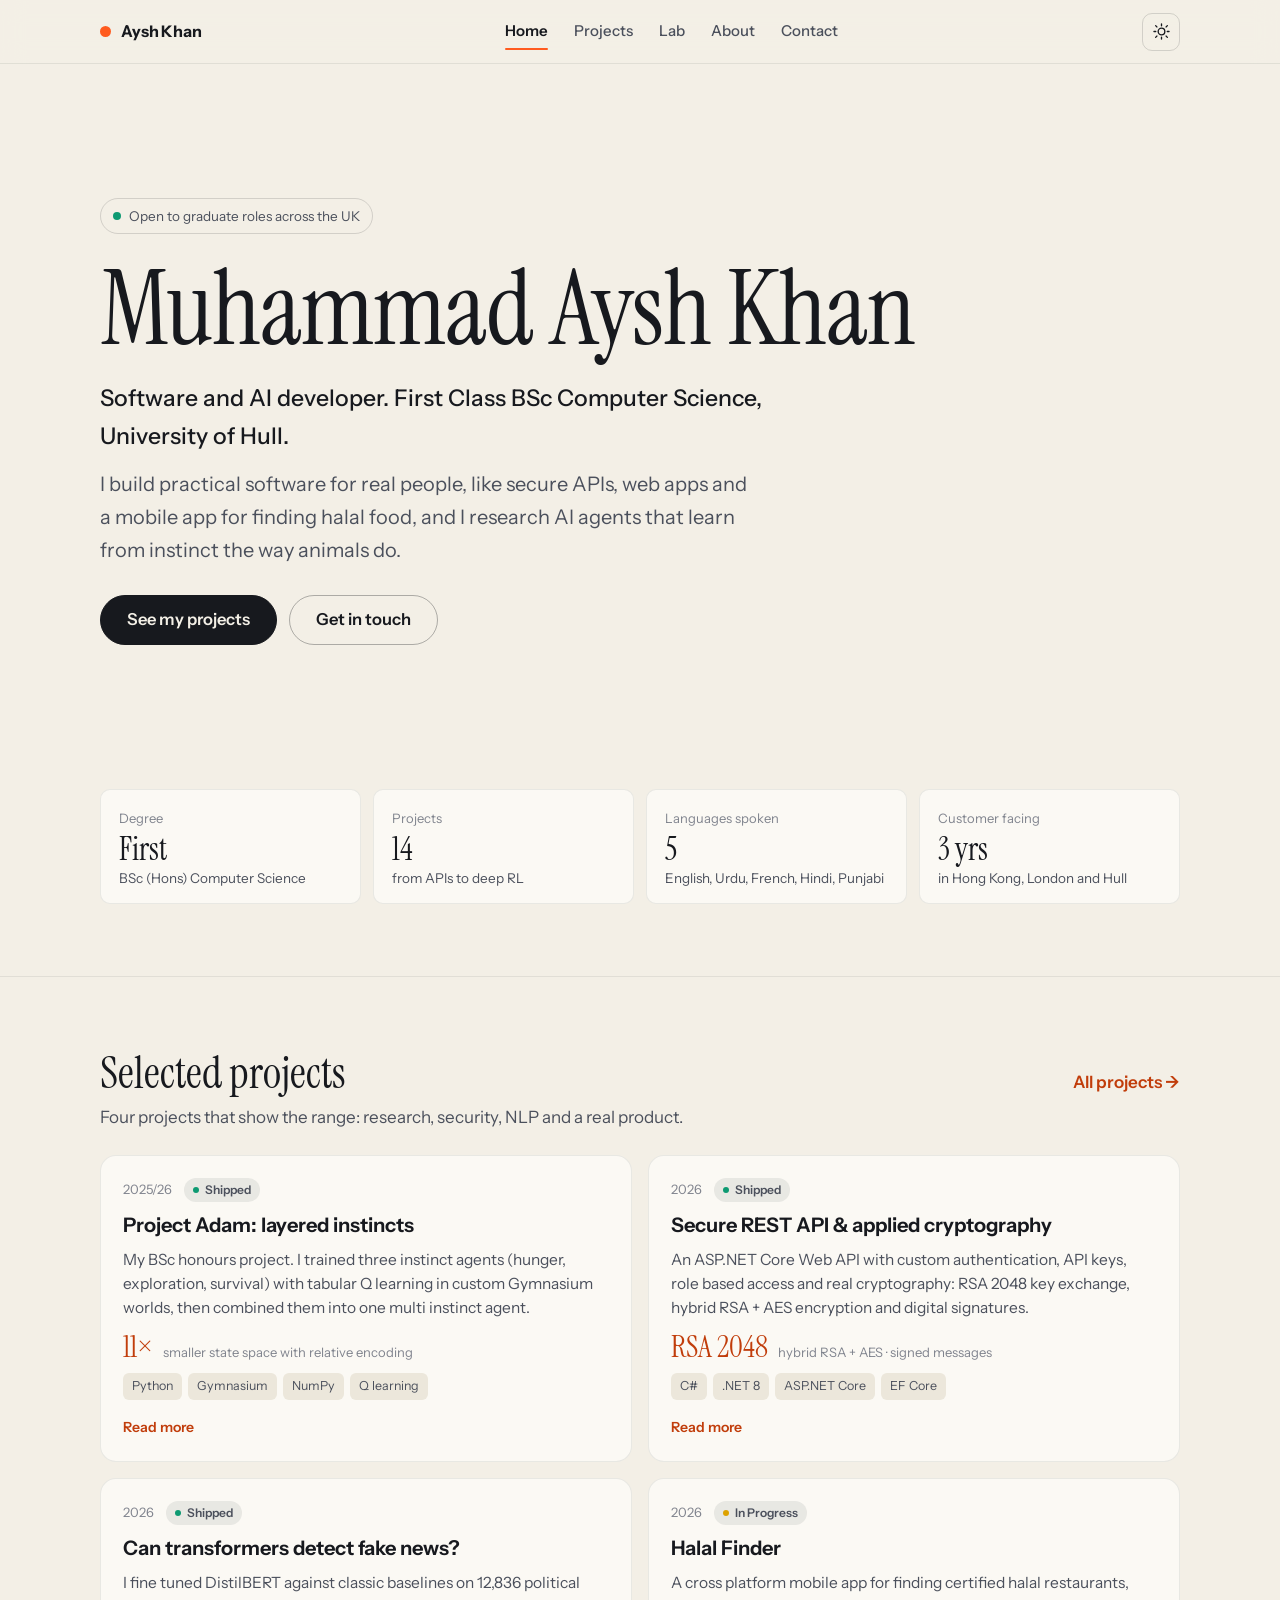
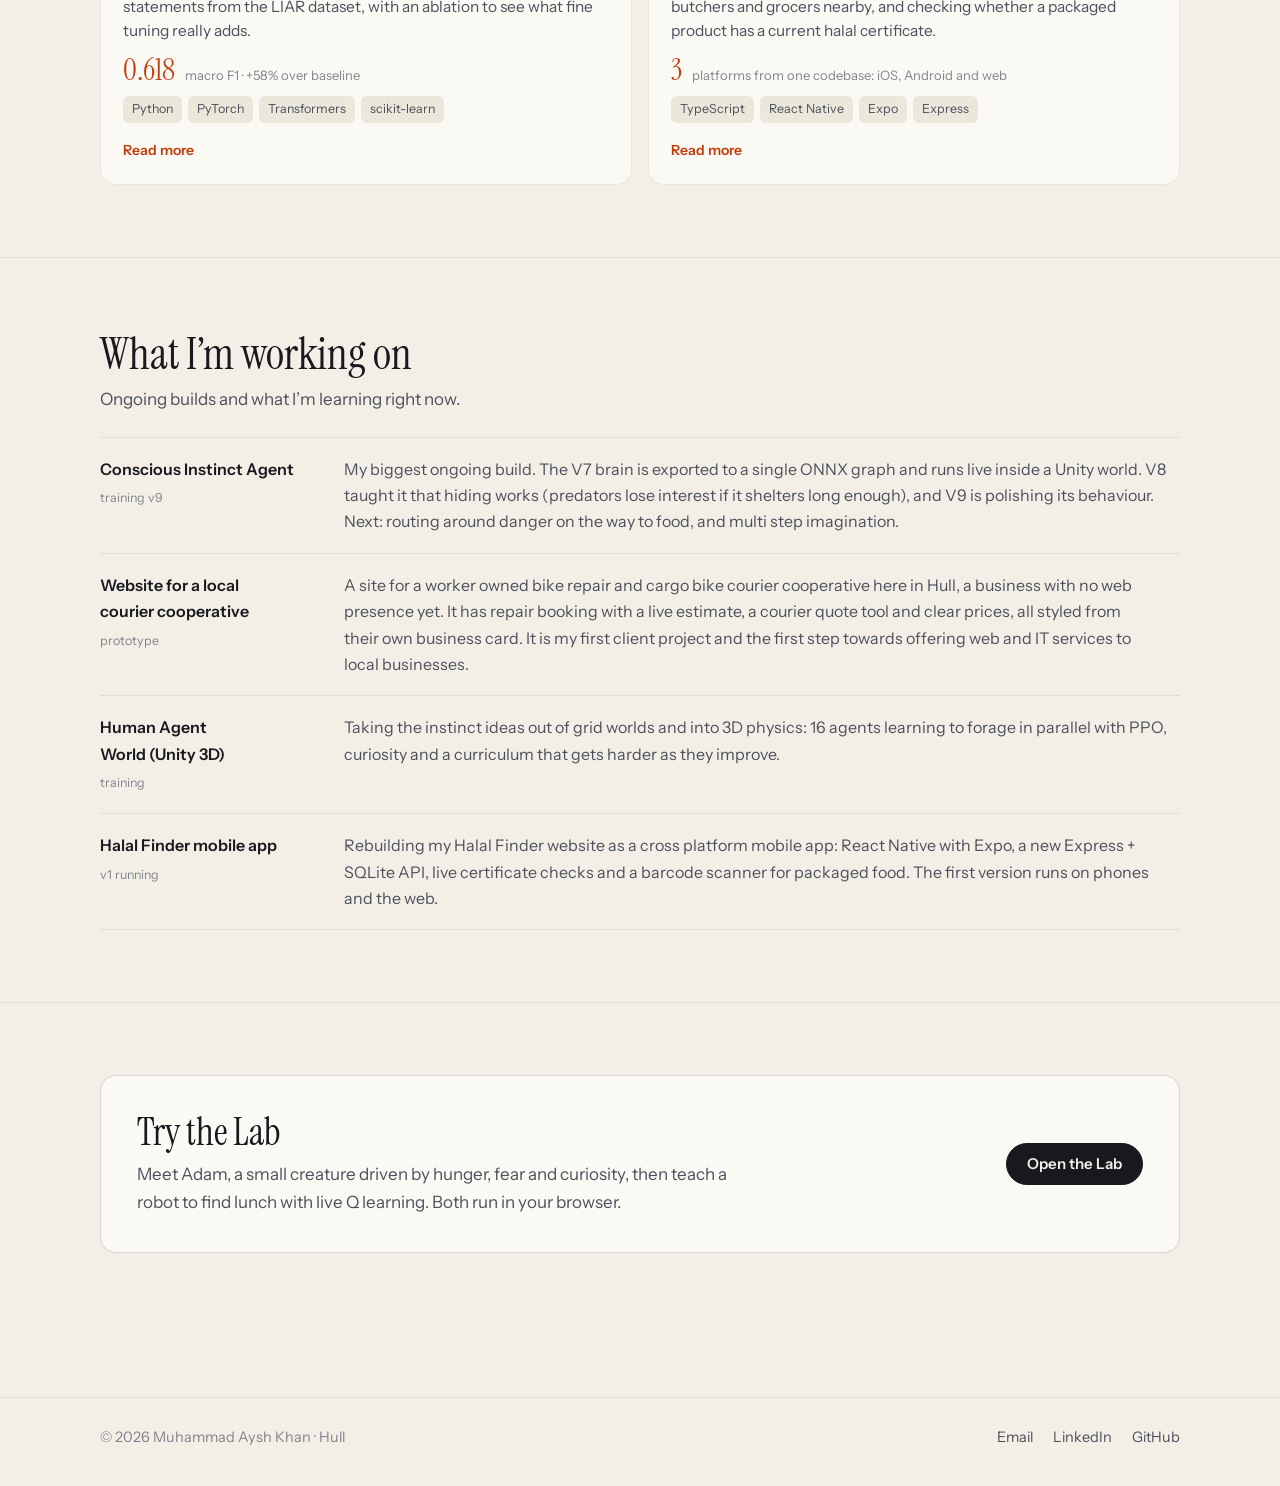
==== commit 090ff315: "Split portfolio into separate pages" ====
--- a/index.html
+++ b/index.html
@@ -1,21 +1,21 @@
 <!doctype html>
-<html lang="en">
+<html lang="en-GB">
 <head>
   <meta charset="utf-8">
   <meta name="viewport" content="width=device-width, initial-scale=1, viewport-fit=cover">
-  <title>Aysh Khan · Software & AI Developer</title>
-  <meta name="description" content="Muhammad Aysh Khan: First Class Computer Science graduate in Hull, UK. I build practical software for real people, and AI agents that run on instinct.">
+  <title>Aysh Khan · Software and AI Developer</title>
+  <meta name="description" content="Muhammad Aysh Khan: First Class Computer Science graduate in Hull. Practical software for real people, and AI agents that learn from instinct.">
   <meta name="author" content="Muhammad Aysh Khan">
   <meta name="theme-color" content="#F3EFE6" media="(prefers-color-scheme: light)">
   <meta name="theme-color" content="#0F1217" media="(prefers-color-scheme: dark)">
   <meta property="og:type" content="website">
-  <meta property="og:title" content="Aysh Khan · Software & AI Developer">
-  <meta property="og:description" content="Practical software for real people, and AI agents that run on instinct. Come and feed Adam.">
+  <meta property="og:title" content="Aysh Khan · Software and AI Developer">
+  <meta property="og:description" content="Muhammad Aysh Khan: First Class Computer Science graduate in Hull. Practical software for real people, and AI agents that learn from instinct.">
   <link rel="icon" href="favicon.svg" type="image/svg+xml">
   <link rel="preconnect" href="https://fonts.googleapis.com">
   <link rel="preconnect" href="https://fonts.gstatic.com" crossorigin>
   <link href="https://fonts.googleapis.com/css2?family=Instrument+Sans:wght@400;500;600;700&family=Instrument+Serif:ital@0;1&family=JetBrains+Mono:wght@400;500;700&display=swap" rel="stylesheet">
-  <link rel="stylesheet" href="assets/style.css">
+  <link rel="stylesheet" href="assets/site.css">
   <script>
     (function () {
       try { var t = localStorage.getItem('theme'); if (t === 'light' || t === 'dark') document.documentElement.setAttribute('data-theme', t); } catch (e) {}
@@ -23,33 +23,23 @@
     })();
   </script>
   <script src="assets/data.js" defer></script>
-  <script src="assets/sim.js" defer></script>
-  <script src="assets/qlab.js" defer></script>
-  <script src="assets/main.js" defer></script>
+  <script src="assets/site.js" defer></script>
 </head>
-<body>
-  <a class="skip" href="#about">Skip to content</a>
+<body data-page="home">
+  <a class="skip" href="#main">Skip to content</a>
 
-  <!-- ============ HEADER ============ -->
   <header class="site-header" id="siteHeader">
     <div class="wrap header-row">
-      <a class="brand" href="#lab" aria-label="Aysh Khan, back to top">
-        <span class="brand-dot" aria-hidden="true"></span>aysh<span class="dim">.khan</span>
-      </a>
+      <a class="brand" href="index.html"><span class="brand-dot" aria-hidden="true"></span>Aysh Khan</a>
       <nav class="nav" aria-label="Main">
-        <a href="#about">About</a>
-        <a href="#now">Now</a>
-        <a href="#work">Work</a>
-        <a href="#qlab">Q-Lab</a>
-        <a href="#skills">Skills</a>
-        <a href="#journey">Journey</a>
-        <a href="#contact">Contact</a>
+        <a href="index.html" aria-current="page">Home</a>
+        <a href="projects.html">Projects</a>
+        <a href="lab.html">Lab</a>
+        <a href="about.html">About</a>
+        <a href="contact.html">Contact</a>
       </nav>
       <div class="header-actions">
-        <button class="icon-btn" id="termBtn" type="button" aria-label="Open terminal" title="Terminal ( / )">
-          <span class="mono" aria-hidden="true">&gt;_</span>
-        </button>
-        <button class="icon-btn" id="themeBtn" type="button" aria-label="Switch colour theme" title="Light / dark">
+        <button class="icon-btn" id="themeBtn" type="button" aria-label="Switch between light and dark theme" title="Light or dark">
           <svg class="i-sun" viewBox="0 0 24 24" aria-hidden="true"><circle cx="12" cy="12" r="4.2"/><path d="M12 2.5v2.2M12 19.3v2.2M4.6 4.6l1.6 1.6M17.8 17.8l1.6 1.6M2.5 12h2.2M19.3 12h2.2M4.6 19.4l1.6-1.6M17.8 6.2l1.6-1.6"/></svg>
           <svg class="i-moon" viewBox="0 0 24 24" aria-hidden="true"><path d="M20 14.6A8 8 0 0 1 9.4 4a8 8 0 1 0 10.6 10.6Z"/></svg>
         </button>
@@ -58,267 +48,74 @@
         </button>
       </div>
     </div>
-    <nav class="mobile-nav" id="mobileNav" aria-label="Mobile" hidden>
-      <a href="#about">About</a><a href="#now">Now</a><a href="#work">Work</a><a href="#qlab">Q-Lab</a><a href="#skills">Skills</a><a href="#journey">Journey</a><a href="#contact">Contact</a>
-    </nav>
+    <nav class="mobile-nav" id="mobileNav" aria-label="Mobile" hidden><a href="index.html" aria-current="page">Home</a><a href="projects.html">Projects</a><a href="lab.html">Lab</a><a href="about.html">About</a><a href="contact.html">Contact</a></nav>
   </header>
 
-  <main>
-    <!-- ============ HERO / LIVE SIM ============ -->
-    <section class="hero" id="lab" aria-label="Introduction">
-      <canvas id="world" role="img" aria-label="A small creature called Adam wanders around the name Aysh Khan, looking for food and avoiding predators. Click to drop food."></canvas>
-
-      <div class="wrap hero-inner">
-        <p class="kicker solid"><span class="live-dot" aria-hidden="true"></span>Live · Specimen 001 · Hull, UK</p>
-        <h1 class="name-slot" id="nameSlot"><span class="sr-only">Muhammad Aysh Khan</span></h1>
-        <div class="hero-copy solid">
-          <p class="hero-role mono">Muhammad Aysh Khan · Software developer · AI tinkerer · First Class CS</p>
-          <p class="hero-lede">I build practical software for real people, and AI agents that run on instinct. That little blob is <b>Adam</b>. He’s hungry, a bit nervous and very curious. <span class="nowrap">Go on, feed him.</span></p>
-          <div class="cta-row">
-            <a class="btn btn-primary" href="#work">See my work <span aria-hidden="true">→</span></a>
-            <a class="btn" href="#contact">Say hello</a>
-          </div>
-        </div>
-      </div>
-
-      <aside class="instrument solid" id="instrument" aria-label="Simulation controls">
-        <div class="inst-head">
-          <span class="mono">ADAM · live readout</span>
-          <button class="tiny-btn" id="simPause" type="button" aria-label="Pause simulation">❚❚</button>
-        </div>
-        <div class="tools" role="radiogroup" aria-label="Tool">
-          <button class="tool is-on" type="button" role="radio" aria-checked="true" data-tool="food"><i class="sw sw-food"></i>Food<kbd>1</kbd></button>
-          <button class="tool" type="button" role="radio" aria-checked="false" data-tool="predator"><i class="sw sw-pred"></i>Predator<kbd>2</kbd></button>
-          <button class="tool" type="button" role="radio" aria-checked="false" data-tool="shelter"><i class="sw sw-shel"></i>Shelter<kbd>3</kbd></button>
-        </div>
-        <div class="drives">
-          <div class="drive" data-drive="hunger"><span>hunger</span><b class="bar"><i></i></b><em>0.00</em></div>
-          <div class="drive" data-drive="energy"><span>energy</span><b class="bar"><i></i></b><em>0.00</em></div>
-          <div class="drive" data-drive="fear"><span>fear</span><b class="bar"><i></i></b><em>0.00</em></div>
-          <div class="drive" data-drive="curiosity"><span>curiosity</span><b class="bar"><i></i></b><em>0.00</em></div>
-        </div>
-        <p class="workspace mono">workspace ▸ <b id="wsWinner">EXPLORE</b></p>
-        <p class="thought mono" id="simThought">waking up…</p>
-        <div class="inst-foot mono">
-          <span>eaten <b id="statEaten">0</b></span>
-          <span>hits <b id="statHits">0</b></span>
-          <span>explored <b id="statCov">0%</b></span>
-          <button class="tiny-btn" id="simReset" type="button">reset</button>
-        </div>
-      </aside>
-
-      <p class="hero-hint mono" id="heroHint" aria-hidden="true">↖ click anywhere on the paper to drop food</p>
-      <a class="scroll-cue mono" href="#about" aria-label="Scroll to about">scroll ↓</a>
-    </section>
-
-    <!-- ============ ABOUT ============ -->
-    <section class="section" id="about">
-      <div class="wrap about-grid">
-        <div class="about-text">
-          <header class="sec-head reveal">
-            <p class="sec-label"><span>§01</span> Self-model</p>
-            <h2 class="sec-title">Software that <em>helps</em>.<br>Agents that <em>learn</em>.</h2>
-          </header>
-          <div class="prose reveal">
-            <p>I’m Aysh, a Computer Science graduate from the University of Hull (<b>First Class Honours</b>), first trained as an engineer in Hong Kong. I like building things people actually use: secure APIs, web apps, a booking site for a local business, and a rota tool for my colleagues at work.</p>
-            <p>In my own time I chase a bigger question: <b>can an AI agent learn to live in a world the way animals do</b>, driven by hunger, fear and curiosity instead of one hand-written goal? That question has taken me from tabular Q-learning to world models, episodic memory and a “global workspace”, and it’s why there’s a creature living at the top of this page.</p>
-            <p>Three years of customer-facing work in Hong Kong, London and Hull taught me the other half of engineering: listening, staying calm when things break, and explaining things clearly. I’ve tutored children, led student teams and been Employee of the Month, and I want to bring all of that to a team that builds things people rely on.</p>
-          </div>
-          <div class="about-actions reveal">
-            <button class="btn btn-primary" type="button" id="tldrBtn">Recruiter? Get the 30-second version</button>
-          </div>
-        </div>
-
-        <div class="about-side">
-          <figure class="code-card reveal" aria-label="A playful summary of me, written as code">
-            <div class="card-chrome"><i></i><i></i><i></i><span class="mono">self_model.py</span></div>
-            <pre class="code" id="selfModel"><code></code></pre>
-          </figure>
-          <dl class="stats reveal">
-            <div><dt>Honours</dt><dd><span class="count" data-to="1" data-suffix="st">1st</span></dd><p>First Class, BSc CS</p></div>
-            <div><dt>Best reward</dt><dd><span class="count" data-to="249" data-prefix="+">+249</span></dd><p>my agent, V6</p></div>
-            <div><dt>Languages</dt><dd><span class="count" data-to="5">5</span></dd><p>spoken, plus code</p></div>
-            <div><dt>IELTS</dt><dd><span class="count" data-to="8.5" data-dec="1">8.5</span></dd><p>overall band</p></div>
-          </dl>
+  <main id="main">
+    <section class="home-hero">
+      <div class="wrap">
+        <p class="status-pill"><i aria-hidden="true"></i>Open to graduate roles across the UK</p>
+        <h1 class="page-title">Muhammad Aysh Khan</h1>
+        <p class="role">Software and AI developer. First Class BSc Computer Science, University of Hull.</p>
+        <p class="page-lede">I build practical software for real people, like secure APIs, web apps and a mobile app for finding halal food, and I research AI agents that learn from instinct the way animals do.</p>
+        <div class="cta-row">
+          <a class="btn btn-primary btn-lg" href="projects.html">See my projects</a>
+          <a class="btn btn-lg" href="contact.html">Get in touch</a>
         </div>
       </div>
     </section>
 
-    <!-- ============ NOW ============ -->
-    <section class="section section-alt" id="now">
+    <section class="section" aria-label="At a glance">
       <div class="wrap">
-        <header class="sec-head reveal">
-          <p class="sec-label"><span>§02</span> Currently running</p>
-          <h2 class="sec-title">What I’m working on <em>right now</em>.</h2>
-          <p class="sec-lede">A live look at my process list. Click a process to inspect it.</p>
-        </header>
-        <div class="top reveal" id="topPanel">
-          <div class="top-meta mono" aria-hidden="true">
-            <span>aysh@hull:~$ top</span>
-            <span id="topClock">--:--:--</span>
-            <span>load avg: <b id="topLoad">0.97</b> · procs: <b id="topCount">5</b> · uptime: since 2021</span>
-          </div>
-          <div class="top-head mono" aria-hidden="true">
-            <span>PID</span><span>PROCESS</span><span class="c-stat">STATUS</span><span class="c-cpu">CPU%</span><span class="c-prog">PROGRESS</span>
-          </div>
-          <ul class="top-list" id="topList"></ul>
-        </div>
+        <dl class="facts">
+          <div><dt>Degree</dt><dd>First<small>BSc (Hons) Computer Science</small></dd></div>
+          <div><dt>Projects</dt><dd><span id="projectCount">14</span><small>from APIs to deep RL</small></dd></div>
+          <div><dt>Languages spoken</dt><dd>5<small>English, Urdu, French, Hindi, Punjabi</small></dd></div>
+          <div><dt>Customer facing</dt><dd>3 yrs<small>in Hong Kong, London and Hull</small></dd></div>
+        </dl>
       </div>
     </section>
 
-    <!-- ============ WORK ============ -->
-    <section class="section" id="work">
+    <section class="section">
       <div class="wrap">
-        <header class="sec-head reveal">
-          <p class="sec-label"><span>§03</span> Experiments</p>
-          <h2 class="sec-title">Things I’ve <em>built</em>, <em>broken</em> and <em>learned from</em>.</h2>
-          <p class="sec-lede">Every project has lab notes: the problem, what I built, what happened and what I learned. Some have live demos inside.</p>
-        </header>
-        <div class="filters reveal" role="toolbar" aria-label="Filter projects" id="filters"></div>
-        <div class="xp-grid" id="xpGrid"></div>
-        <noscript><p>This page needs JavaScript to show projects. You can browse my code at <a href="https://github.com/ayshkhan12">github.com/ayshkhan12</a>.</p></noscript>
+        <div class="sec-row">
+          <div><h2 class="sec-title">Selected projects</h2><p class="sec-sub">Four projects that show the range: research, security, NLP and a real product.</p></div>
+          <a class="link-arrow" href="projects.html">All projects &rarr;</a>
+        </div>
+        <div class="cards two" id="featured"></div>
       </div>
     </section>
 
-    <!-- ============ Q-LAB ============ -->
-    <section class="section section-alt" id="qlab">
+    <section class="section">
       <div class="wrap">
-        <header class="sec-head reveal">
-          <p class="sec-label"><span>§04</span> Q-Lab</p>
-          <h2 class="sec-title">Teach a robot to <em>find lunch</em>.</h2>
-          <p class="sec-lede">This is tabular Q-learning, the algorithm at the heart of my honours project, running live in your browser. The agent starts knowing nothing. Every step costs a little, food is worth +10 and danger costs −10. Press <b>Train</b> and watch the arrows (its policy) organise themselves.</p>
-        </header>
-
-        <div class="qlab reveal">
-          <div class="q-board">
-            <div class="q-grid" id="qGrid" role="group" aria-label="Q-learning grid world. Click cells to edit the world."></div>
-            <div class="q-legend mono">
-              <span><i class="lg lg-start"></i>start</span>
-              <span><i class="lg lg-food"></i>food +10</span>
-              <span><i class="lg lg-danger"></i>danger −10</span>
-              <span><i class="lg lg-wall"></i>wall</span>
-              <span><i class="lg lg-val"></i>learned value</span>
-            </div>
-          </div>
-
-          <div class="q-panel">
-            <div class="q-group">
-              <p class="q-label mono">1 · Train</p>
-              <div class="q-btns">
-                <button class="btn btn-sm" type="button" data-q="watch1">Watch 1 episode</button>
-                <button class="btn btn-sm" type="button" data-q="train100">Train ×100</button>
-                <button class="btn btn-sm btn-primary" type="button" data-q="train1000">Train ×1000</button>
-              </div>
-            </div>
-            <div class="q-group">
-              <p class="q-label mono">2 · Test</p>
-              <div class="q-btns">
-                <button class="btn btn-sm" type="button" data-q="greedy">Run learned policy</button>
-                <button class="btn btn-sm btn-ghost" type="button" data-q="reset">Forget everything</button>
-              </div>
-            </div>
-            <div class="q-group">
-              <p class="q-label mono">3 · Change the world <span class="dim">(click cells)</span></p>
-              <div class="seg" role="radiogroup" aria-label="Edit tool" id="qTools">
-                <button type="button" role="radio" aria-checked="true" data-edit="wall" class="is-on">Wall</button>
-                <button type="button" role="radio" aria-checked="false" data-edit="danger">Danger</button>
-                <button type="button" role="radio" aria-checked="false" data-edit="food">Food</button>
-                <button type="button" role="radio" aria-checked="false" data-edit="start">Start</button>
-              </div>
-            </div>
-            <div class="q-group q-sliders">
-              <label><span class="mono">ε explore</span><input type="range" min="0" max="0.6" step="0.01" value="0.2" id="qEps"><output class="mono" id="qEpsOut">0.20</output></label>
-              <label><span class="mono">α learn rate</span><input type="range" min="0.05" max="1" step="0.05" value="0.5" id="qAlpha"><output class="mono" id="qAlphaOut">0.50</output></label>
-              <label><span class="mono">γ discount</span><input type="range" min="0.5" max="0.99" step="0.01" value="0.92" id="qGamma"><output class="mono" id="qGammaOut">0.92</output></label>
-            </div>
-            <div class="q-stats mono">
-              <div><span>episodes</span><b id="qEpisodes">0</b></div>
-              <div><span>success (last 50)</span><b id="qSuccess">–</b></div>
-              <div><span>avg reward (last 50)</span><b id="qAvg">–</b></div>
-            </div>
-            <canvas class="q-spark" id="qSpark" height="64" aria-label="Reward per episode chart"></canvas>
-            <p class="q-msg mono" id="qMsg">The agent hasn’t learned anything yet. Try “Watch 1 episode” to see it wander at random.</p>
-          </div>
-        </div>
+        <div class="sec-row"><div><h2 class="sec-title">What I&rsquo;m working on</h2><p class="sec-sub">Ongoing builds and what I&rsquo;m learning right now.</p></div></div>
+        <ul class="now-list" id="nowList"></ul>
       </div>
     </section>
 
-    <!-- ============ SKILLS ============ -->
-    <section class="section" id="skills">
+    <section class="section">
       <div class="wrap">
-        <header class="sec-head reveal">
-          <p class="sec-label"><span>§05</span> Wiring diagram</p>
-          <h2 class="sec-title">Skills, <em>connected</em> to where I used them.</h2>
-          <p class="sec-lede">Hover or tap a skill to light up the projects it powers. Tap a project to open its notes.</p>
-        </header>
-        <div class="wiring reveal" id="wiring">
-          <svg class="wires" id="wires" aria-hidden="true"></svg>
-          <div class="w-col w-skills"><p class="w-title mono">inputs · skills</p><ul id="wSkills"></ul></div>
-          <div class="w-col w-projects"><p class="w-title mono">outputs · projects</p><ul id="wProjects"></ul></div>
+        <div class="lab-teaser">
+          <div>
+            <h2>Try the Lab</h2>
+            <p>Meet Adam, a small creature driven by hunger, fear and curiosity, then teach a robot to find lunch with live Q learning. Both run in your browser.</p>
+          </div>
+          <a class="btn btn-primary" href="lab.html">Open the Lab</a>
         </div>
-        <div class="also reveal">
-          <p class="mono w-title">also in the toolbox</p>
-          <ul class="chips" id="alsoSkills"></ul>
-        </div>
-      </div>
-    </section>
-
-    <!-- ============ JOURNEY ============ -->
-    <section class="section section-alt" id="journey">
-      <div class="wrap">
-        <header class="sec-head reveal">
-          <p class="sec-label"><span>§06</span> CHANGELOG.md</p>
-          <h2 class="sec-title">From Hong Kong to Hull, <em>one release at a time</em>.</h2>
-          <p class="sec-lede">My agents get version numbers, so I gave myself some too.</p>
-        </header>
-        <div class="branch-key mono reveal" aria-hidden="true">
-          <span><i class="bk bk-hk"></i>hong-kong</span><span><i class="bk bk-london"></i>london</span><span><i class="bk bk-hull"></i>hull (main)</span>
-        </div>
-        <ol class="changelog" id="changelog"></ol>
-      </div>
-    </section>
-
-    <!-- ============ CONTACT ============ -->
-    <section class="section contact" id="contact">
-      <div class="wrap contact-inner">
-        <p class="sec-label reveal"><span>§07</span> Contact</p>
-        <h2 class="contact-title reveal">Got a role, a project, or a robot that needs <em>instincts</em>?</h2>
-        <p class="sec-lede reveal">I’m open to IT support, junior developer and AI/ML roles, and to building websites for local businesses. I usually reply within a day.</p>
-        <div class="contact-row reveal">
-          <a class="btn btn-primary btn-lg" id="emailBtn" href="#contact">Email me</a>
-          <button class="btn btn-lg" type="button" id="copyEmail">Copy address</button>
-        </div>
-        <ul class="socials reveal">
-          <li><a href="https://github.com/ayshkhan12" target="_blank" rel="noopener">GitHub ↗</a></li>
-          <li><a href="https://www.linkedin.com/in/ayshkhan12" target="_blank" rel="noopener">LinkedIn ↗</a></li>
-          <li><span class="mono dim" id="emailText">email loads with JavaScript</span></li>
-        </ul>
       </div>
     </section>
   </main>
 
   <footer class="site-footer">
-    <div class="wrap footer-row mono">
-      <span>© <span id="year">2026</span> Muhammad Aysh Khan · Hull, UK</span>
-      <span id="footerStat">Adam has eaten 0 seeds since you arrived.</span>
-      <span>press <kbd>/</kbd> for the terminal</span>
+    <div class="wrap footer-row">
+      <span>&copy; <span id="year">2026</span> Muhammad Aysh Khan &middot; Hull</span>
+      <div class="footer-links">
+        <a href="#" data-email>Email</a>
+        <a href="https://www.linkedin.com/in/ayshkhan12" target="_blank" rel="noopener">LinkedIn</a>
+        <a href="https://github.com/ayshkhan12" target="_blank" rel="noopener">GitHub</a>
+      </div>
     </div>
   </footer>
-
-  <!-- ============ DIALOGS ============ -->
-  <dialog class="notes" id="notes" aria-labelledby="notesTitle">
-    <div class="notes-inner" id="notesBody"></div>
-  </dialog>
-
-  <dialog class="term" id="term" aria-label="Terminal">
-    <div class="term-chrome"><i></i><i></i><i></i><span class="mono">visitor@aysh: ~</span><button class="tiny-btn term-close" type="button" id="termClose" aria-label="Close terminal">esc</button></div>
-    <div class="term-out mono" id="termOut" aria-live="polite"></div>
-    <form class="term-in mono" id="termForm" autocomplete="off">
-      <label for="termInput"><span class="prompt">visitor@aysh:~$</span></label>
-      <input id="termInput" type="text" spellcheck="false" autocapitalize="off" aria-label="Command">
-    </form>
-  </dialog>
-
-  <div class="toast mono" id="toast" role="status" aria-live="polite"></div>
+  <div class="toast" id="toast" role="status" aria-live="polite"></div>
 </body>
 </html>
--- a/assets/site.css
+++ b/assets/site.css
@@ -0,0 +1,515 @@
+/* ==========================================================
+   Aysh Khan · portfolio
+   Colour tokens (light and dark).
+   ========================================================== */
+
+:root {
+  --paper: #F3EFE6;
+  --paper-2: #ECE7DB;
+  --card: #FBF9F4;
+  --ink: #17191E;
+  --ink-2: #4B505C;
+  --ink-3: #80848E;
+  --line: rgba(23, 25, 30, .15);
+  --line-strong: rgba(23, 25, 30, .32);
+  --line-2: rgba(23, 25, 30, .08);
+  --grid: rgba(23, 25, 30, .045);
+  --grid-major: rgba(23, 25, 30, .075);
+  --accent: #FF5B1F;
+  --accent-ink: #C13D0B;
+  --accent-soft: rgba(255, 91, 31, .12);
+  --on-ink: #F7F4EC;
+  --hunger: #E5532D;
+  --energy: #2F7BE5;
+  --fear: #8B5CF6;
+  --curiosity: #0E9A72;
+  --food: #DDA200;
+  --predator: #E11D48;
+  --shelter: #0E9A72;
+  --good: #0E9A72;
+  --bad: #E11D48;
+  --shadow: 0 1px 0 rgba(23, 25, 30, .04), 0 14px 34px -16px rgba(23, 25, 30, .22);
+  --shadow-lg: 0 30px 80px -24px rgba(23, 25, 30, .35);
+  --radius: 16px;
+  --radius-sm: 10px;
+  --serif: "Instrument Serif", "Iowan Old Style", Georgia, serif;
+  --sans: "Instrument Sans", system-ui, -apple-system, "Segoe UI", sans-serif;
+  --mono: "JetBrains Mono", ui-monospace, SFMono-Regular, Menlo, monospace;
+  --wrap: 1080px;
+  --gutter: clamp(16px, 4vw, 32px);
+  --header-h: 64px;
+  color-scheme: light;
+}
+
+@media (prefers-color-scheme: dark) {
+  :root:not([data-theme="light"]) {
+    --paper: #0F1217;
+    --paper-2: #141920;
+    --card: #151A22;
+    --ink: #ECE6DA;
+    --ink-2: #AEB3BD;
+    --ink-3: #737985;
+    --line: rgba(236, 230, 218, .15);
+    --line-strong: rgba(236, 230, 218, .34);
+    --line-2: rgba(236, 230, 218, .08);
+    --grid: rgba(236, 230, 218, .03);
+    --grid-major: rgba(236, 230, 218, .055);
+    --accent: #FF6A2B;
+    --accent-ink: #FF8C5C;
+    --accent-soft: rgba(255, 106, 43, .15);
+    --on-ink: #11141A;
+    --hunger: #FF6B45;
+    --energy: #5B9BFF;
+    --fear: #A78BFA;
+    --curiosity: #2DD4A0;
+    --food: #FFC531;
+    --predator: #FB4D6D;
+    --shelter: #2DD4A0;
+    --good: #2DD4A0;
+    --bad: #FB4D6D;
+    --shadow: 0 1px 0 rgba(0, 0, 0, .3), 0 18px 40px -18px rgba(0, 0, 0, .7);
+    --shadow-lg: 0 30px 80px -20px rgba(0, 0, 0, .8);
+    color-scheme: dark;
+  }
+}
+:root[data-theme="dark"] {
+  --paper: #0F1217;
+  --paper-2: #141920;
+  --card: #151A22;
+  --ink: #ECE6DA;
+  --ink-2: #AEB3BD;
+  --ink-3: #737985;
+  --line: rgba(236, 230, 218, .15);
+  --line-strong: rgba(236, 230, 218, .34);
+  --line-2: rgba(236, 230, 218, .08);
+  --grid: rgba(236, 230, 218, .03);
+  --grid-major: rgba(236, 230, 218, .055);
+  --accent: #FF6A2B;
+  --accent-ink: #FF8C5C;
+  --accent-soft: rgba(255, 106, 43, .15);
+  --on-ink: #11141A;
+  --hunger: #FF6B45;
+  --energy: #5B9BFF;
+  --fear: #A78BFA;
+  --curiosity: #2DD4A0;
+  --food: #FFC531;
+  --predator: #FB4D6D;
+  --shelter: #2DD4A0;
+  --good: #2DD4A0;
+  --bad: #FB4D6D;
+  --shadow: 0 1px 0 rgba(0, 0, 0, .3), 0 18px 40px -18px rgba(0, 0, 0, .7);
+  --shadow-lg: 0 30px 80px -20px rgba(0, 0, 0, .8);
+  color-scheme: dark;
+}
+
+/* ---------- base ---------- */
+*, *::before, *::after { box-sizing: border-box; }
+html { -webkit-text-size-adjust: 100%; scroll-behavior: smooth; scroll-padding-top: calc(var(--header-h) + 16px); }
+body {
+  margin: 0; min-height: 100vh; display: flex; flex-direction: column;
+  font-family: var(--sans); font-size: 17px; line-height: 1.65;
+  color: var(--ink); background: var(--paper);
+  -webkit-font-smoothing: antialiased; text-rendering: optimizeLegibility; overflow-x: hidden;
+}
+main { flex: 1; }
+img, svg, canvas { display: block; max-width: 100%; }
+a { color: inherit; text-decoration-thickness: 1px; text-underline-offset: 3px; }
+button { font: inherit; color: inherit; cursor: pointer; }
+b, strong { font-weight: 600; }
+::selection { background: var(--accent); color: #fff; }
+:focus-visible { outline: 2px solid var(--accent); outline-offset: 3px; border-radius: 6px; }
+h1, h2, h3 { text-wrap: balance; }
+p { text-wrap: pretty; }
+
+.wrap { width: 100%; max-width: calc(var(--wrap) + var(--gutter) * 2); margin: 0 auto; padding: 0 var(--gutter); }
+.narrow { max-width: calc(760px + var(--gutter) * 2); }
+.mono { font-family: var(--mono); }
+.dim { color: var(--ink-3); }
+.nowrap { white-space: nowrap; }
+.sr-only { position: absolute !important; width: 1px; height: 1px; overflow: hidden; clip: rect(0 0 0 0); white-space: nowrap; }
+.skip { position: absolute; left: 12px; top: -60px; z-index: 100; background: var(--ink); color: var(--paper); padding: 10px 14px; border-radius: 8px; }
+.skip:focus { top: 12px; }
+
+/* ---------- buttons ---------- */
+.btn {
+  --bg: transparent; --fg: var(--ink);
+  display: inline-flex; align-items: center; gap: 8px; justify-content: center;
+  padding: 11px 20px; border-radius: 999px;
+  border: 1.5px solid var(--line-strong); background: var(--bg); color: var(--fg);
+  font-weight: 600; font-size: 15px; line-height: 1.2; text-decoration: none; white-space: nowrap;
+  transition: background .15s ease, border-color .15s ease, transform .15s ease;
+}
+.btn:hover { border-color: var(--ink); transform: translateY(-1px); }
+.btn-primary { --bg: var(--ink); --fg: var(--paper); border-color: var(--ink); }
+.btn-primary:hover { --bg: var(--accent-ink); border-color: var(--accent-ink); }
+.btn-ghost { border-color: var(--line); }
+.btn-sm { padding: 8px 14px; font-size: 13.5px; }
+.btn-lg { padding: 14px 26px; font-size: 16.5px; }
+.btn[disabled] { opacity: .45; pointer-events: none; }
+.tiny-btn { border: 1px solid var(--line); background: transparent; border-radius: 6px; font-family: var(--mono); font-size: 11px; padding: 2px 7px; color: var(--ink-2); line-height: 1.5; }
+.tiny-btn:hover { color: var(--ink); border-color: var(--ink-3); }
+.icon-btn { width: 38px; height: 38px; display: grid; place-items: center; border-radius: 10px; border: 1px solid var(--line); background: transparent; }
+.icon-btn:hover { border-color: var(--ink-3); }
+.icon-btn svg { width: 19px; height: 19px; fill: none; stroke: currentColor; stroke-width: 1.7; stroke-linecap: round; stroke-linejoin: round; }
+.i-moon { display: none; }
+:root[data-theme="dark"] .i-sun { display: none; }
+:root[data-theme="dark"] .i-moon { display: block; }
+@media (prefers-color-scheme: dark) {
+  :root:not([data-theme="light"]) .i-sun { display: none; }
+  :root:not([data-theme="light"]) .i-moon { display: block; }
+}
+.link-arrow { font-weight: 600; text-decoration: none; color: var(--accent-ink); white-space: nowrap; }
+.link-arrow:hover { text-decoration: underline; }
+
+/* ---------- header ---------- */
+.site-header {
+  position: sticky; top: 0; z-index: 50; height: var(--header-h);
+  display: flex; align-items: center;
+  background: color-mix(in srgb, var(--paper) 88%, transparent);
+  backdrop-filter: blur(12px) saturate(1.2); -webkit-backdrop-filter: blur(12px) saturate(1.2);
+  border-bottom: 1px solid var(--line-2);
+}
+.header-row { display: flex; align-items: center; justify-content: space-between; gap: 16px; }
+.brand { display: inline-flex; align-items: center; gap: 10px; font-weight: 700; font-size: 16px; text-decoration: none; letter-spacing: -.01em; }
+.brand-dot { width: 11px; height: 11px; border-radius: 50%; background: var(--accent); }
+.nav { display: flex; gap: 2px; }
+.nav a { position: relative; text-decoration: none; font-size: 15px; font-weight: 500; color: var(--ink-2); padding: 8px 12px; border-radius: 8px; }
+.nav a:hover { color: var(--ink); background: var(--line-2); }
+.nav a[aria-current="page"] { color: var(--ink); font-weight: 600; }
+.nav a[aria-current="page"]::after { content: ""; position: absolute; left: 12px; right: 12px; bottom: 2px; height: 2px; border-radius: 2px; background: var(--accent); }
+.header-actions { display: flex; gap: 8px; }
+.menu-btn { display: none; }
+.mobile-nav { position: absolute; top: calc(var(--header-h) - 4px); right: var(--gutter); left: var(--gutter); display: grid; gap: 2px; padding: 8px; background: var(--card); border: 1px solid var(--line); border-radius: var(--radius); box-shadow: var(--shadow-lg); }
+.mobile-nav[hidden] { display: none; }
+.mobile-nav a { padding: 12px 14px; border-radius: 10px; text-decoration: none; font-weight: 600; }
+.mobile-nav a[aria-current="page"] { background: var(--accent-soft); }
+
+/* ---------- page heads and sections ---------- */
+.page-head { padding: clamp(48px, 8vw, 96px) 0 clamp(24px, 4vw, 40px); }
+.eyebrow { margin: 0 0 12px; font-size: 13px; font-weight: 600; letter-spacing: .08em; text-transform: uppercase; color: var(--accent-ink); }
+.page-title { margin: 0; font-family: var(--serif); font-weight: 400; font-size: clamp(44px, 7vw, 76px); line-height: 1.02; letter-spacing: -.01em; }
+.page-lede { margin: 18px 0 0; max-width: 660px; font-size: clamp(18px, 1.6vw, 20px); color: var(--ink-2); }
+.section { padding: clamp(40px, 6vw, 72px) 0; }
+.section + .section { border-top: 1px solid var(--line-2); }
+.sec-row { display: flex; align-items: baseline; justify-content: space-between; gap: 16px; margin-bottom: 24px; flex-wrap: wrap; }
+.sec-title { margin: 0; font-family: var(--serif); font-weight: 400; font-size: clamp(32px, 4vw, 44px); line-height: 1.1; }
+.sec-sub { margin: 6px 0 0; color: var(--ink-2); max-width: 620px; }
+.prose p { margin: 0 0 1em; color: var(--ink-2); max-width: 680px; }
+.prose p b { color: var(--ink); }
+
+/* ---------- home ---------- */
+.home-hero { padding: clamp(56px, 10vw, 120px) 0 clamp(40px, 6vw, 72px); }
+.home-hero .page-title { font-size: clamp(52px, 9vw, 104px); }
+.home-hero .role { margin: 18px 0 0; font-size: clamp(19px, 2vw, 23px); color: var(--ink); font-weight: 500; max-width: 720px; }
+.home-hero .page-lede { margin-top: 12px; }
+.cta-row { display: flex; gap: 12px; flex-wrap: wrap; margin-top: 28px; }
+.status-pill { display: inline-flex; align-items: center; gap: 8px; padding: 6px 12px; border-radius: 999px; border: 1px solid var(--line); font-size: 13.5px; color: var(--ink-2); margin-bottom: 22px; }
+.status-pill i { width: 8px; height: 8px; border-radius: 50%; background: var(--good); }
+.facts { display: grid; grid-template-columns: repeat(4, minmax(0, 1fr)); gap: 12px; margin: 0; }
+.facts div { padding: 18px; border-radius: var(--radius-sm); background: var(--card); border: 1px solid var(--line-2); }
+.facts dt { font-size: 13px; color: var(--ink-3); }
+.facts dd { margin: 4px 0 0; font-family: var(--serif); font-size: 32px; line-height: 1.05; }
+.facts dd small { display: block; font-family: var(--sans); font-size: 13.5px; color: var(--ink-2); margin-top: 4px; }
+.now-list { list-style: none; margin: 0; padding: 0; display: grid; gap: 0; }
+.now-list li { display: grid; grid-template-columns: 220px 1fr; gap: 24px; padding: 18px 0; border-top: 1px solid var(--line-2); }
+.now-list li:last-child { border-bottom: 1px solid var(--line-2); }
+.now-list h3 { margin: 0; font-size: 16px; font-weight: 600; }
+.now-list .tag { display: inline-block; margin-top: 4px; font-size: 12.5px; color: var(--ink-3); }
+.now-list p { margin: 0; color: var(--ink-2); font-size: 16px; }
+.lab-teaser { display: grid; grid-template-columns: 1fr auto; gap: 24px; align-items: center; padding: clamp(22px, 4vw, 36px); border-radius: var(--radius); background: var(--card); border: 1px solid var(--line); }
+.lab-teaser h2 { margin: 0 0 6px; font-family: var(--serif); font-weight: 400; font-size: clamp(28px, 3.4vw, 38px); line-height: 1.1; }
+.lab-teaser p { margin: 0; color: var(--ink-2); max-width: 620px; }
+
+/* ---------- project cards ---------- */
+.filters { display: flex; flex-wrap: wrap; gap: 8px; margin-bottom: 24px; }
+.chip-btn { border: 1px solid var(--line); background: transparent; border-radius: 999px; padding: 7px 14px; font-size: 14px; font-weight: 500; color: var(--ink-2); }
+.chip-btn:hover { border-color: var(--ink-3); color: var(--ink); }
+.chip-btn[aria-pressed="true"] { background: var(--ink); color: var(--paper); border-color: var(--ink); }
+.cards { display: grid; grid-template-columns: repeat(auto-fill, minmax(300px, 1fr)); gap: 16px; }
+.cards.two { grid-template-columns: repeat(2, minmax(0, 1fr)); }
+.card {
+  position: relative; display: flex; flex-direction: column; gap: 10px;
+  padding: 22px; border-radius: var(--radius); background: var(--card); border: 1px solid var(--line-2);
+  text-decoration: none; transition: border-color .15s ease, transform .15s ease, box-shadow .15s ease;
+}
+.card:hover { border-color: var(--line-strong); transform: translateY(-2px); box-shadow: var(--shadow); }
+.card[hidden] { display: none; }
+.card-meta { display: flex; flex-wrap: wrap; gap: 6px 12px; align-items: center; font-size: 13px; color: var(--ink-3); }
+.card h3 { margin: 0; font-size: 20px; line-height: 1.3; font-weight: 650; }
+.card p { margin: 0; color: var(--ink-2); font-size: 15.5px; line-height: 1.55; }
+.card .metric { display: flex; flex-wrap: wrap; align-items: baseline; gap: 4px 10px; margin-top: 2px; }
+.card .metric b { white-space: nowrap; }
+.card .metric b { font-family: var(--serif); font-weight: 400; font-size: 30px; line-height: 1; color: var(--accent-ink); }
+.card .metric span { font-size: 13px; color: var(--ink-3); }
+.card .more { margin-top: auto; padding-top: 6px; font-size: 14px; font-weight: 600; color: var(--accent-ink); }
+.badge { display: inline-flex; align-items: center; gap: 6px; padding: 2px 9px; border-radius: 999px; font-size: 12px; font-weight: 600; background: var(--line-2); color: var(--ink-2); text-transform: capitalize; }
+.badge::before { content: ""; width: 6px; height: 6px; border-radius: 50%; background: var(--ink-3); }
+.badge.shipped::before, .badge.in-use::before { background: var(--good); }
+.badge.ongoing::before, .badge.in-progress::before { background: var(--food); }
+.tags { display: flex; flex-wrap: wrap; gap: 6px; margin: 0; padding: 0; list-style: none; }
+.tags li { font-size: 12.5px; padding: 3px 9px; border-radius: 6px; background: var(--paper-2); color: var(--ink-2); }
+
+/* ---------- project page ---------- */
+.crumbs { margin: 0 0 18px; font-size: 14px; color: var(--ink-3); }
+.crumbs a { color: var(--ink-2); }
+.project-head .page-title { font-size: clamp(38px, 6vw, 64px); }
+.project-head .tags { margin-top: 20px; }
+.project-links { display: flex; flex-wrap: wrap; gap: 10px; align-items: center; margin-top: 22px; }
+.note { font-size: 14px; color: var(--ink-3); }
+.p-body { display: grid; gap: 36px; padding-bottom: 24px; }
+.p-sec h2 { margin: 0 0 12px; font-size: 13px; font-weight: 700; letter-spacing: .08em; text-transform: uppercase; color: var(--ink-3); }
+.p-sec p { margin: 0; color: var(--ink-2); }
+.p-sec ul { margin: 0; padding: 0; list-style: none; display: grid; gap: 10px; }
+.p-sec li { position: relative; padding-left: 20px; color: var(--ink-2); }
+.p-sec li::before { content: ""; position: absolute; left: 2px; top: .7em; width: 7px; height: 7px; border-radius: 50%; background: var(--accent); }
+.p-sec li b, .p-sec p b { color: var(--ink); }
+.learned { padding: 18px 20px; border-radius: var(--radius-sm); background: var(--accent-soft); border-left: 3px solid var(--accent); }
+.learned p { color: var(--ink); }
+.p-demo .widget:first-child { margin-top: 0; }
+.p-nav { display: grid; grid-template-columns: 1fr 1fr; gap: 12px; padding: 32px 0 8px; border-top: 1px solid var(--line-2); margin-top: 24px; }
+.p-nav a { display: block; padding: 14px 16px; border-radius: var(--radius-sm); border: 1px solid var(--line-2); text-decoration: none; }
+.p-nav a:hover { border-color: var(--line-strong); }
+.p-nav small { display: block; font-size: 12.5px; color: var(--ink-3); }
+.p-nav span { font-weight: 600; }
+.p-nav .next { text-align: right; }
+
+/* ---------- about ---------- */
+.about-grid { display: grid; grid-template-columns: minmax(0, 1fr) 320px; gap: clamp(28px, 5vw, 64px); align-items: start; }
+.side-card { padding: 22px; border-radius: var(--radius); background: var(--card); border: 1px solid var(--line-2); position: sticky; top: calc(var(--header-h) + 20px); }
+.side-card dl { margin: 0; display: grid; gap: 14px; }
+.side-card dt { font-size: 12.5px; font-weight: 600; letter-spacing: .06em; text-transform: uppercase; color: var(--ink-3); }
+.side-card dd { margin: 2px 0 0; font-size: 15.5px; }
+.timeline { list-style: none; margin: 0; padding: 0; display: grid; gap: 0; }
+.timeline > li { display: grid; grid-template-columns: 200px minmax(0, 1fr); gap: 24px; padding: 20px 0; border-top: 1px solid var(--line-2); }
+.timeline > li:last-child { border-bottom: 1px solid var(--line-2); }
+.timeline .when { font-size: 14.5px; color: var(--ink-3); }
+.timeline .when span { display: block; }
+.timeline h3 { margin: 0; font-size: 17.5px; font-weight: 650; }
+.timeline .org { margin: 2px 0 8px; color: var(--ink-2); font-size: 15.5px; }
+.timeline ul { margin: 0; padding-left: 18px; color: var(--ink-2); font-size: 15.5px; display: grid; gap: 4px; }
+.skill-groups { display: grid; grid-template-columns: repeat(auto-fill, minmax(260px, 1fr)); gap: 16px; }
+.skill-groups section { padding: 20px; border-radius: var(--radius-sm); background: var(--card); border: 1px solid var(--line-2); }
+.skill-groups h3 { margin: 0 0 12px; font-size: 15px; font-weight: 650; }
+.plain-list { margin: 0; padding-left: 18px; color: var(--ink-2); display: grid; gap: 6px; }
+
+/* ---------- contact ---------- */
+.contact-card { padding: clamp(24px, 5vw, 48px); border-radius: var(--radius); background: var(--card); border: 1px solid var(--line-2); }
+.contact-list { list-style: none; margin: 28px 0 0; padding: 0; display: grid; gap: 0; }
+.contact-list li { display: grid; grid-template-columns: 140px 1fr; gap: 16px; padding: 14px 0; border-top: 1px solid var(--line-2); align-items: center; }
+.contact-list span { font-size: 14px; color: var(--ink-3); }
+.contact-list a { font-weight: 600; word-break: break-word; }
+
+/* ---------- lab page ---------- */
+.lab-intro { padding: clamp(40px, 6vw, 64px) 0 24px; }
+.lab-stage { position: relative; height: clamp(520px, 72vh, 720px); border-top: 1px solid var(--line-2); border-bottom: 1px solid var(--line-2); overflow: hidden; isolation: isolate;
+  background-image: linear-gradient(var(--grid) 1px, transparent 1px), linear-gradient(90deg, var(--grid) 1px, transparent 1px); background-size: 24px 24px; }
+.lab-stage canvas#world { position: absolute; inset: 0; width: 100%; height: 100%; cursor: crosshair; touch-action: manipulation; z-index: 0; }
+.lab-stage .stage-inner { position: relative; z-index: 1; pointer-events: none; padding-top: 32px; }
+.lab-stage .name-slot { margin: 0; height: clamp(120px, 17vw, 230px); max-width: 1000px; pointer-events: none; }
+
+/* ---------- footer ---------- */
+.site-footer { margin-top: clamp(40px, 6vw, 72px); border-top: 1px solid var(--line-2); padding: 28px 0 36px; font-size: 14.5px; color: var(--ink-3); }
+.footer-row { display: flex; flex-wrap: wrap; gap: 12px 28px; justify-content: space-between; align-items: center; }
+.footer-links { display: flex; flex-wrap: wrap; gap: 8px 20px; }
+.footer-links a { color: var(--ink-2); text-decoration: none; }
+.footer-links a:hover { color: var(--ink); text-decoration: underline; }
+
+/* ---------- toast ---------- */
+.toast { position: fixed; left: 50%; bottom: 22px; z-index: 80; transform: translate(-50%, 30px); opacity: 0; pointer-events: none; padding: 10px 16px; border-radius: 999px; background: var(--ink); color: var(--paper); font-size: 14px; box-shadow: var(--shadow-lg); transition: all .3s cubic-bezier(.2, .8, .2, 1); max-width: calc(100vw - 32px); text-align: center; }
+.toast.show { opacity: 1; transform: translate(-50%, 0); }
+
+/* ---------- responsive ---------- */
+@media (max-width: 900px) {
+  .nav { display: none; }
+  .menu-btn { display: grid; }
+  .about-grid { grid-template-columns: 1fr; }
+  .side-card { position: static; }
+  .facts { grid-template-columns: repeat(2, minmax(0, 1fr)); }
+  .qlab { grid-template-columns: 1fr; }
+  .q-board { max-width: 560px; width: 100%; margin: 0 auto; }
+}
+@media (max-width: 680px) {
+  body { font-size: 16px; }
+  .cards.two { grid-template-columns: 1fr; }
+  .cards { grid-template-columns: 1fr; }
+  .now-list li, .timeline > li { grid-template-columns: 1fr; gap: 6px; }
+  .contact-list li { grid-template-columns: 1fr; gap: 2px; }
+  .lab-teaser { grid-template-columns: 1fr; }
+  .p-nav { grid-template-columns: 1fr; }
+  .p-nav .next { text-align: left; }
+  .hbar { grid-template-columns: 1fr 64px; }
+  .hbar .lbl { grid-column: 1 / -1; }
+  .kv { grid-template-columns: 1fr; gap: 4px; }
+  .steps { grid-template-columns: 1fr; }
+  .lab-stage { height: auto; display: flex; flex-direction: column; min-height: 640px; }
+  .lab-stage::after { content: ""; flex: 1 0 220px; }
+  .instrument { position: relative; order: 2; right: auto; bottom: auto; width: auto; margin: 0 var(--gutter) 24px; }
+  .drives { grid-template-columns: 1fr 1fr; column-gap: 14px; }
+  .drive { grid-template-columns: 62px 1fr; }
+  .drive em { display: none; }
+  .hero-hint { display: none; }
+}
+@media (max-width: 420px) {
+  .q-sliders label { grid-template-columns: 92px 1fr 40px; }
+  .q-stats b { font-size: 17px; }
+}
+@media (prefers-reduced-motion: reduce) {
+  html { scroll-behavior: auto; }
+  *, *::before, *::after { animation-duration: .01ms !important; animation-iteration-count: 1 !important; transition-duration: .01ms !important; }
+}
+
+/* ---------- demos (project pages) ---------- */
+.widget { margin-top: 26px; padding: 18px; border-radius: 14px; background: var(--card); border: 1px solid var(--line); }
+.widget-title { display: flex; flex-wrap: wrap; align-items: center; justify-content: space-between; gap: 10px; margin: 0 0 14px; font-family: var(--mono); font-size: 12px; letter-spacing: .06em; color: var(--ink-3); text-transform: uppercase; }
+.widget-title b { color: var(--accent-ink); }
+.seg { display: inline-flex; padding: 3px; border-radius: 10px; border: 1px solid var(--line); background: var(--paper); gap: 2px; flex-wrap: wrap; }
+.seg button { border: 0; background: transparent; padding: 5px 10px; border-radius: 7px; font-size: 12.5px; font-weight: 600; color: var(--ink-2); text-transform: none; letter-spacing: 0; font-family: var(--sans); }
+.seg button.is-on { background: var(--ink); color: var(--paper); }
+.hbars { display: grid; gap: 9px; }
+.hbar { display: grid; grid-template-columns: minmax(110px, 190px) 1fr 74px; gap: 12px; align-items: center; font-size: 14px; }
+.hbar .lbl { color: var(--ink-2); line-height: 1.25; }
+.hbar .lbl small { display: block; font-family: var(--mono); font-size: 10.5px; color: var(--ink-3); }
+.hbar .track { height: 18px; border-radius: 5px; background: var(--line-2); position: relative; overflow: hidden; }
+.hbar .fill { position: absolute; inset: 0 auto 0 0; width: 0; border-radius: 5px; background: var(--ink-2); transition: width .7s cubic-bezier(.2, .8, .2, 1); }
+.hbar.best .fill { background: var(--accent); }
+.hbar.fail .fill { background: repeating-linear-gradient(45deg, var(--bad) 0 4px, transparent 4px 8px); }
+.hbar .val { font-family: var(--mono); font-size: 13px; text-align: right; color: var(--ink); }
+.hbar.fail .val { color: var(--bad); }
+.chart-note { margin: 14px 0 0; font-size: 14px; color: var(--ink-3); }
+.chart-note b { color: var(--ink-2); }
+
+.arch { display: flex; flex-wrap: wrap; align-items: stretch; gap: 8px; }
+.arch-node { flex: 1 1 120px; padding: 10px 12px; border-radius: 10px; border: 1px solid var(--line); background: var(--paper); text-align: left; transition: all .15s ease; position: relative; }
+.arch-node b { display: block; font-size: 13.5px; }
+.arch-node span { font-family: var(--mono); font-size: 10.5px; color: var(--ink-3); }
+.arch-node:hover, .arch-node.is-on { border-color: var(--accent); background: var(--accent-soft); }
+.arch-arrow { align-self: center; color: var(--ink-3); font-family: var(--mono); }
+.arch-desc { margin: 14px 0 0; padding: 12px 14px; border-radius: 10px; background: var(--paper); border-left: 3px solid var(--accent); font-size: 15px; color: var(--ink-2); min-height: 72px; }
+
+.crypto { display: grid; gap: 12px; }
+.crypto textarea { width: 100%; min-height: 64px; resize: vertical; padding: 10px 12px; border-radius: 10px; border: 1px solid var(--line); background: var(--paper); color: var(--ink); font: 15px/1.5 var(--sans); }
+.crypto-steps { display: flex; flex-wrap: wrap; gap: 8px; }
+.crypto-out { display: grid; gap: 6px; }
+.kv { display: grid; grid-template-columns: 150px 1fr; gap: 10px; align-items: start; font-size: 13px; padding: 8px 10px; border-radius: 8px; background: var(--paper); border: 1px solid var(--line-2); }
+.kv span { font-family: var(--mono); font-size: 11px; color: var(--ink-3); text-transform: uppercase; letter-spacing: .05em; padding-top: 2px; }
+.kv code { font-family: var(--mono); font-size: 12px; word-break: break-all; color: var(--ink); max-height: 4.8em; overflow: hidden; }
+.kv.ok { border-color: color-mix(in srgb, var(--good) 50%, transparent); }
+.kv.ok code { color: var(--good); font-weight: 700; }
+.kv.bad { border-color: color-mix(in srgb, var(--bad) 50%, transparent); }
+.kv.bad code { color: var(--bad); font-weight: 700; }
+.kv.flash { animation: flash .6s ease; }
+@keyframes flash { from { background: var(--accent-soft); } }
+
+.replay { margin: 0; padding: 16px; border-radius: 10px; background: #111419; color: #D9D4C8; font: 13px/1.65 var(--mono); min-height: 300px; white-space: pre-wrap; overflow: hidden; }
+.replay .g { color: #9BE3B5; } .replay .o { color: #FF8C5C; } .replay .d { color: #737985; }
+
+.estimator { display: grid; gap: 8px; }
+.est-item { display: flex; align-items: center; gap: 10px; padding: 9px 12px; border-radius: 10px; border: 1px solid var(--line); background: var(--paper); cursor: pointer; font-size: 15px; }
+.est-item input { accent-color: #E8742A; width: 17px; height: 17px; }
+.est-item span { flex: 1; }
+.est-item em { font-style: normal; font-family: var(--mono); font-size: 13px; color: var(--ink-3); }
+.est-total { display: flex; justify-content: space-between; align-items: baseline; padding: 12px 4px 0; border-top: 1px dashed var(--line); font-weight: 600; }
+.est-total b { font-family: var(--serif); font-weight: 400; font-size: 34px; color: #E8742A; }
+
+.steps { display: grid; grid-template-columns: repeat(3, 1fr); gap: 10px; }
+.step-card { padding: 14px; border-radius: 12px; background: var(--paper); border: 1px solid var(--line); }
+.step-card b { display: block; font-family: var(--serif); font-weight: 400; font-size: 36px; line-height: 1; }
+.step-card.best b { color: var(--accent-ink); }
+.step-card span { display: block; margin: 6px 0 4px; font-weight: 600; font-size: 14px; }
+.step-card p { margin: 0; font-size: 13.5px; color: var(--ink-3); line-height: 1.45; }
+.step-meter { height: 6px; border-radius: 3px; background: var(--line-2); margin-top: 10px; overflow: hidden; }
+.step-meter i { display: block; height: 100%; background: var(--ink-2); width: 0; transition: width 1s cubic-bezier(.2, .8, .2, 1); }
+.step-card.best .step-meter i { background: var(--accent); }
+
+/* ---------- Q lab ---------- */
+.qlab { display: grid; grid-template-columns: minmax(0, 1fr) minmax(0, 420px); gap: clamp(20px, 4vw, 44px); align-items: start; }
+.q-board { padding: clamp(10px, 2vw, 18px); border-radius: var(--radius); background: var(--card); border: 1px solid var(--line); box-shadow: var(--shadow); }
+.q-grid { position: relative; display: grid; grid-template-columns: repeat(8, 1fr); gap: 4px; aspect-ratio: 1; user-select: none; -webkit-user-select: none; }
+.q-cell {
+  --v: 0; position: relative; border: 0; padding: 0; border-radius: 7px; aspect-ratio: 1;
+  background: var(--paper);
+  display: grid; place-items: center; font-family: var(--mono); font-size: 10px; color: var(--ink-3); transition: background .25s ease, transform .12s ease;
+}
+.q-cell::before { content: ""; position: absolute; inset: 0; border-radius: inherit; background: var(--good); opacity: calc(var(--v) * .75); transition: opacity .25s ease; }
+.q-cell.neg::before { background: var(--bad); opacity: calc(var(--v) * .55); }
+.q-cell:hover { transform: scale(.94); }
+.q-cell .arrow { position: relative; width: 44%; height: 44%; opacity: calc(.15 + var(--conf, 0) * .85); transform: rotate(var(--rot, 0deg)); transition: transform .3s ease, opacity .3s ease; }
+.q-cell .arrow::before { content: ""; position: absolute; left: 50%; top: 8%; bottom: 8%; width: 2px; margin-left: -1px; background: var(--ink); border-radius: 2px; }
+.q-cell .arrow::after { content: ""; position: absolute; left: 50%; top: 4%; width: 9px; height: 9px; margin-left: -4.5px; border-left: 2px solid var(--ink); border-top: 2px solid var(--ink); transform: rotate(45deg); }
+.q-cell .qv { position: absolute; bottom: 3px; right: 4px; font-size: 9px; color: var(--ink-2); display: none; }
+.q-grid.show-v .q-cell .qv { display: block; }
+.q-cell.unseen .arrow { opacity: 0; }
+.q-cell.wall { background: var(--ink); }
+.q-cell.wall::before, .q-cell.wall .arrow, .q-cell.food .arrow, .q-cell.danger .arrow { display: none; }
+.q-cell.food { background: color-mix(in srgb, var(--food) 30%, var(--paper)); }
+.q-cell.food::after { content: ""; width: 42%; height: 42%; border-radius: 50%; background: var(--food); box-shadow: 0 0 0 4px color-mix(in srgb, var(--food) 30%, transparent); }
+.q-cell.danger { background: repeating-linear-gradient(45deg, color-mix(in srgb, var(--predator) 70%, transparent) 0 4px, transparent 4px 9px), var(--paper); }
+.q-cell.danger::before { display: none; }
+.q-cell.start { box-shadow: inset 0 0 0 2px var(--ink); }
+.q-agent { position: absolute; z-index: 2; pointer-events: none; display: grid; place-items: center; transition: transform .11s linear; }
+.q-agent i { width: 62%; height: 62%; border-radius: 50%; background: var(--ink); position: relative; box-shadow: 0 3px 8px rgba(0, 0, 0, .25); }
+.q-agent i::before, .q-agent i::after { content: ""; position: absolute; top: 32%; width: 22%; height: 26%; background: var(--paper); border-radius: 50%; }
+.q-agent i::before { left: 24%; } .q-agent i::after { right: 24%; }
+.q-agent.ate i { animation: chomp .4s ease; }
+.q-agent.died i { background: var(--predator); }
+@keyframes chomp { 50% { transform: scale(1.35); } }
+.q-legend { display: flex; flex-wrap: wrap; gap: 6px 14px; margin-top: 12px; font-size: 11.5px; color: var(--ink-3); }
+.q-legend span { display: inline-flex; align-items: center; gap: 6px; }
+.lg { width: 12px; height: 12px; border-radius: 3px; display: inline-block; }
+.lg-start { box-shadow: inset 0 0 0 2px var(--ink); }
+.lg-food { background: var(--food); border-radius: 50%; }
+.lg-danger { background: repeating-linear-gradient(45deg, var(--predator) 0 2px, transparent 2px 4px); }
+.lg-wall { background: var(--ink); }
+.lg-val { background: linear-gradient(90deg, color-mix(in srgb, var(--bad) 55%, transparent), var(--line-2), color-mix(in srgb, var(--good) 75%, transparent)); width: 28px; }
+.q-panel { display: grid; gap: 18px; }
+.q-label { margin: 0 0 8px; font-size: 11.5px; letter-spacing: .08em; text-transform: uppercase; color: var(--ink-3); }
+.q-btns { display: flex; flex-wrap: wrap; gap: 8px; }
+.q-sliders { display: grid; gap: 10px; }
+.q-sliders label { display: grid; grid-template-columns: 110px 1fr 44px; gap: 10px; align-items: center; font-size: 12px; color: var(--ink-2); }
+.q-sliders output { text-align: right; font-size: 12px; }
+input[type="range"] { accent-color: var(--accent); width: 100%; }
+.q-stats { display: grid; grid-template-columns: repeat(3, 1fr); gap: 8px; }
+.q-stats div { padding: 10px; border-radius: 10px; background: var(--card); border: 1px solid var(--line); }
+.q-stats span { display: block; font-size: 10px; color: var(--ink-3); letter-spacing: .04em; text-transform: uppercase; }
+.q-stats b { font-size: 20px; font-weight: 600; }
+.q-spark { width: 100%; height: 64px; border-radius: 10px; background: var(--card); border: 1px solid var(--line); }
+.q-msg { margin: 0; font-size: 12.5px; color: var(--ink-2); min-height: 3.2em; padding-left: 12px; border-left: 2px solid var(--accent); }
+
+/* ---------- Adam instrument panel (lab page) ---------- */
+.instrument {
+  position: absolute; z-index: 2; right: max(var(--gutter), calc((100vw - var(--wrap)) / 2)); bottom: 24px; width: 312px;
+  padding: 14px 14px 12px; border-radius: var(--radius);
+  background: color-mix(in srgb, var(--card) 92%, transparent); border: 1px solid var(--line); box-shadow: var(--shadow);
+  backdrop-filter: blur(8px); -webkit-backdrop-filter: blur(8px);
+  font-size: 13px;
+}
+.inst-head { display: flex; justify-content: space-between; align-items: center; font-size: 11.5px; letter-spacing: .08em; color: var(--ink-3); margin-bottom: 10px; }
+.tools { display: grid; grid-template-columns: repeat(3, 1fr); gap: 6px; margin-bottom: 12px; }
+.tool { display: flex; align-items: center; justify-content: center; gap: 6px; padding: 8px 4px; border-radius: 9px; border: 1px solid var(--line); background: transparent; font-size: 13px; font-weight: 600; color: var(--ink-2); transition: all .15s ease; }
+.tool kbd { display: none; }
+.tool:hover { color: var(--ink); border-color: var(--ink-3); }
+.tool.is-on { background: var(--ink); color: var(--paper); border-color: var(--ink); }
+.sw { width: 10px; height: 10px; display: inline-block; flex: none; }
+.sw-food { border-radius: 50%; background: var(--food); }
+.sw-pred { width: 0; height: 0; border-left: 6px solid transparent; border-right: 6px solid transparent; border-bottom: 10px solid var(--predator); }
+.sw-shel { border-radius: 50%; border: 2px dashed var(--shelter); }
+.drives { display: grid; gap: 6px; margin-bottom: 10px; }
+.drive { display: grid; grid-template-columns: 70px 1fr 36px; align-items: center; gap: 8px; font-family: var(--mono); font-size: 11.5px; color: var(--ink-2); }
+.drive em { font-style: normal; text-align: right; color: var(--ink-3); font-size: 11px; }
+.drive .bar { height: 7px; border-radius: 4px; background: var(--line-2); overflow: hidden; display: block; }
+.drive .bar i { display: block; height: 100%; width: 0; border-radius: 4px; background: var(--c); transition: width .25s linear; }
+.drive[data-drive="hunger"] { --c: var(--hunger); }
+.drive[data-drive="energy"] { --c: var(--energy); }
+.drive[data-drive="fear"] { --c: var(--fear); }
+.drive[data-drive="curiosity"] { --c: var(--curiosity); }
+.drive.is-win span { color: var(--ink); font-weight: 700; }
+.workspace { margin: 0; font-size: 11.5px; color: var(--ink-3); }
+.workspace b { color: var(--ws, var(--ink)); letter-spacing: .04em; }
+.thought { margin: 4px 0 10px; font-size: 12.5px; color: var(--ink); min-height: 1.6em; }
+.thought::before { content: "“"; color: var(--ink-3); }
+.thought::after { content: "”"; color: var(--ink-3); }
+.inst-foot { display: flex; gap: 12px; align-items: center; font-size: 11px; color: var(--ink-3); border-top: 1px dashed var(--line); padding-top: 9px; }
+.inst-foot b { color: var(--ink); font-weight: 600; }
+.inst-foot .tiny-btn { margin-left: auto; }
+.hero-hint { position: absolute; z-index: 1; pointer-events: none; font-size: 12.5px; color: var(--ink-3); right: calc(max(var(--gutter), calc((100vw - var(--wrap)) / 2)) + 330px); bottom: 34px; transition: opacity .6s ease; }
+.hero-hint.gone { opacity: 0; }
